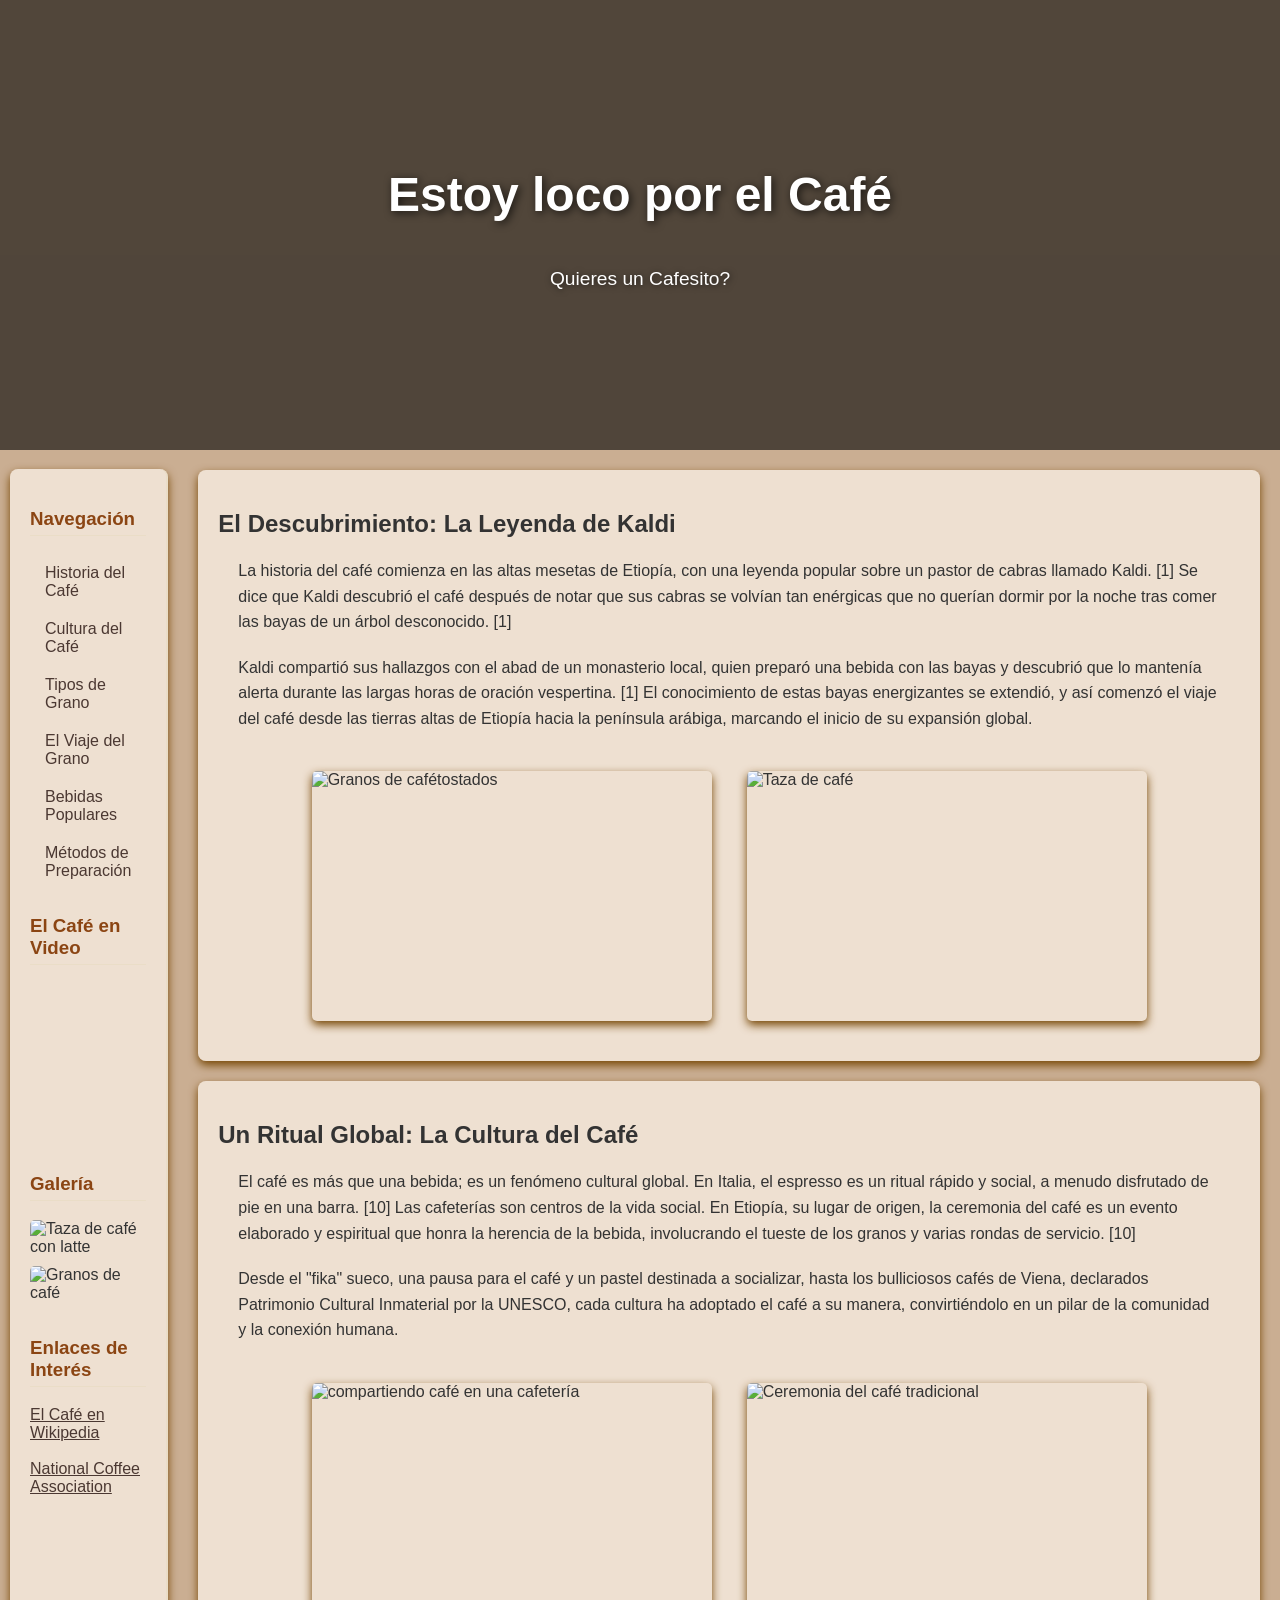
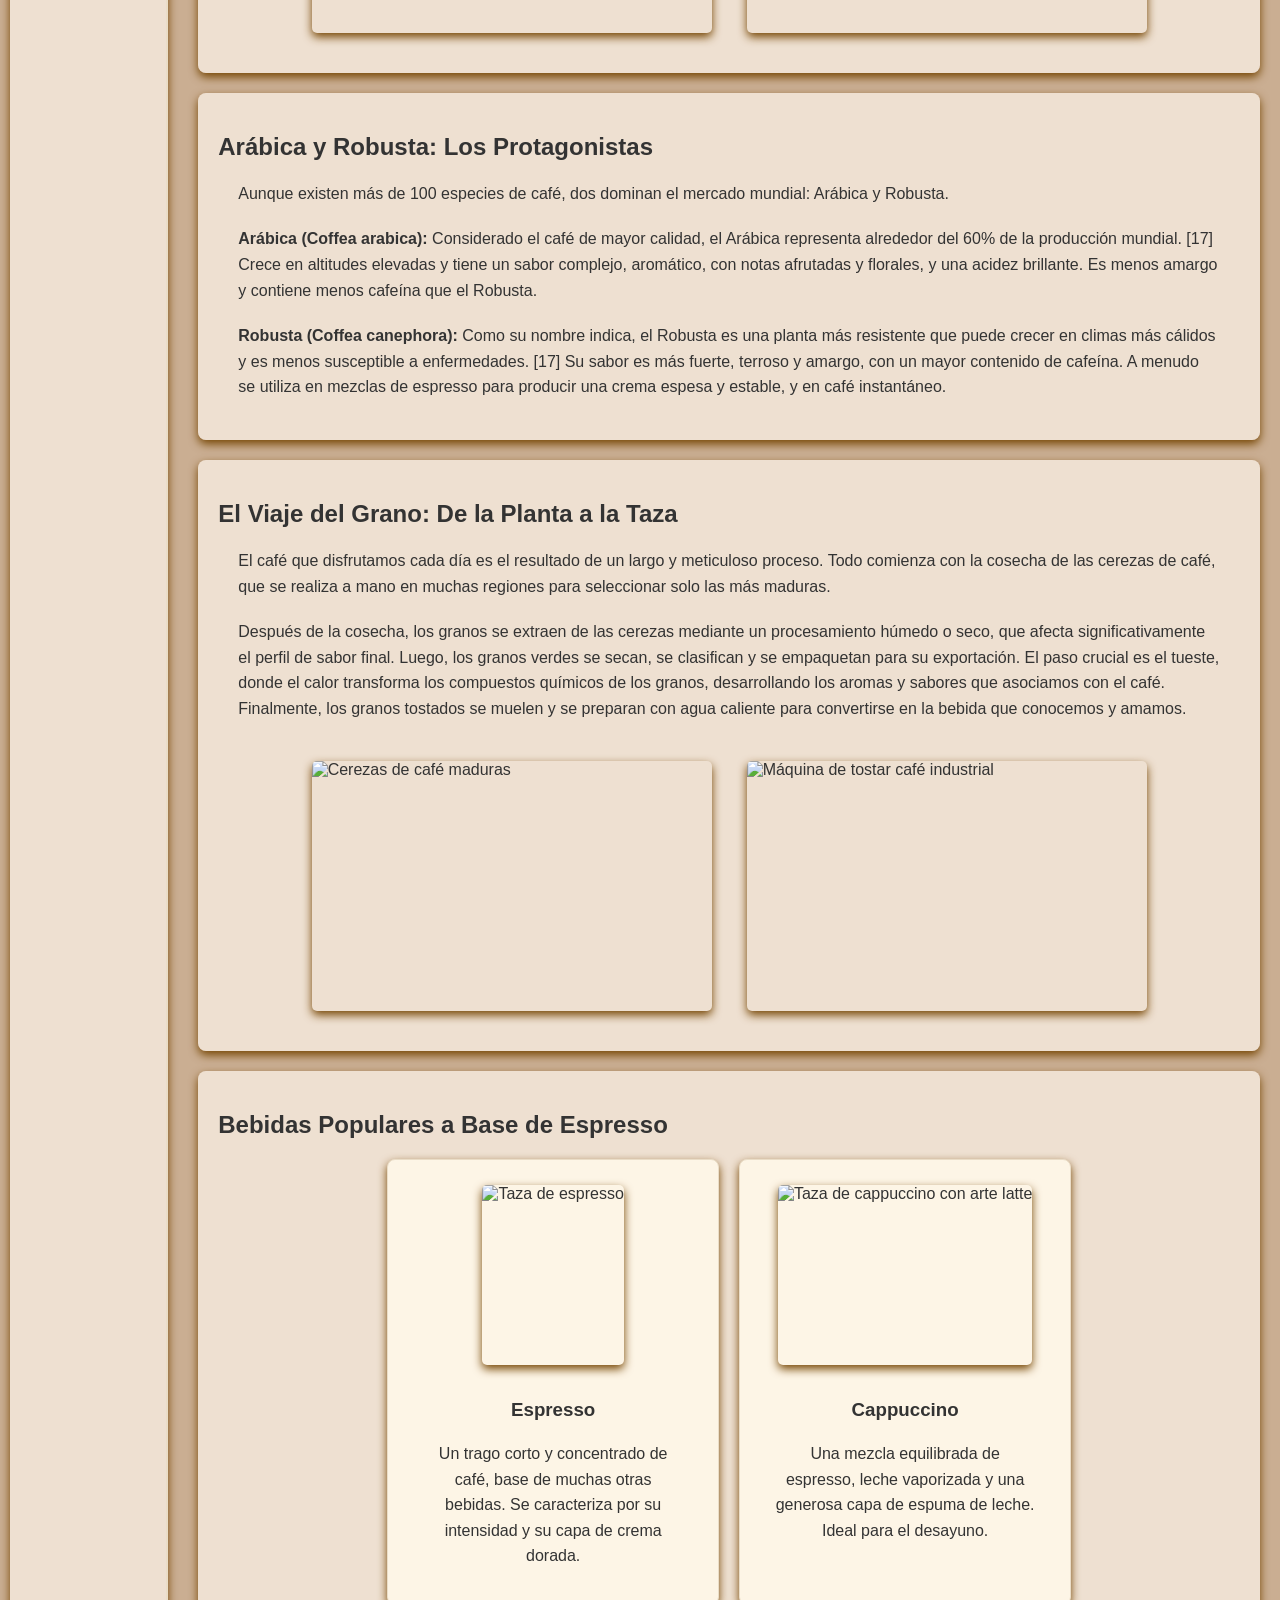
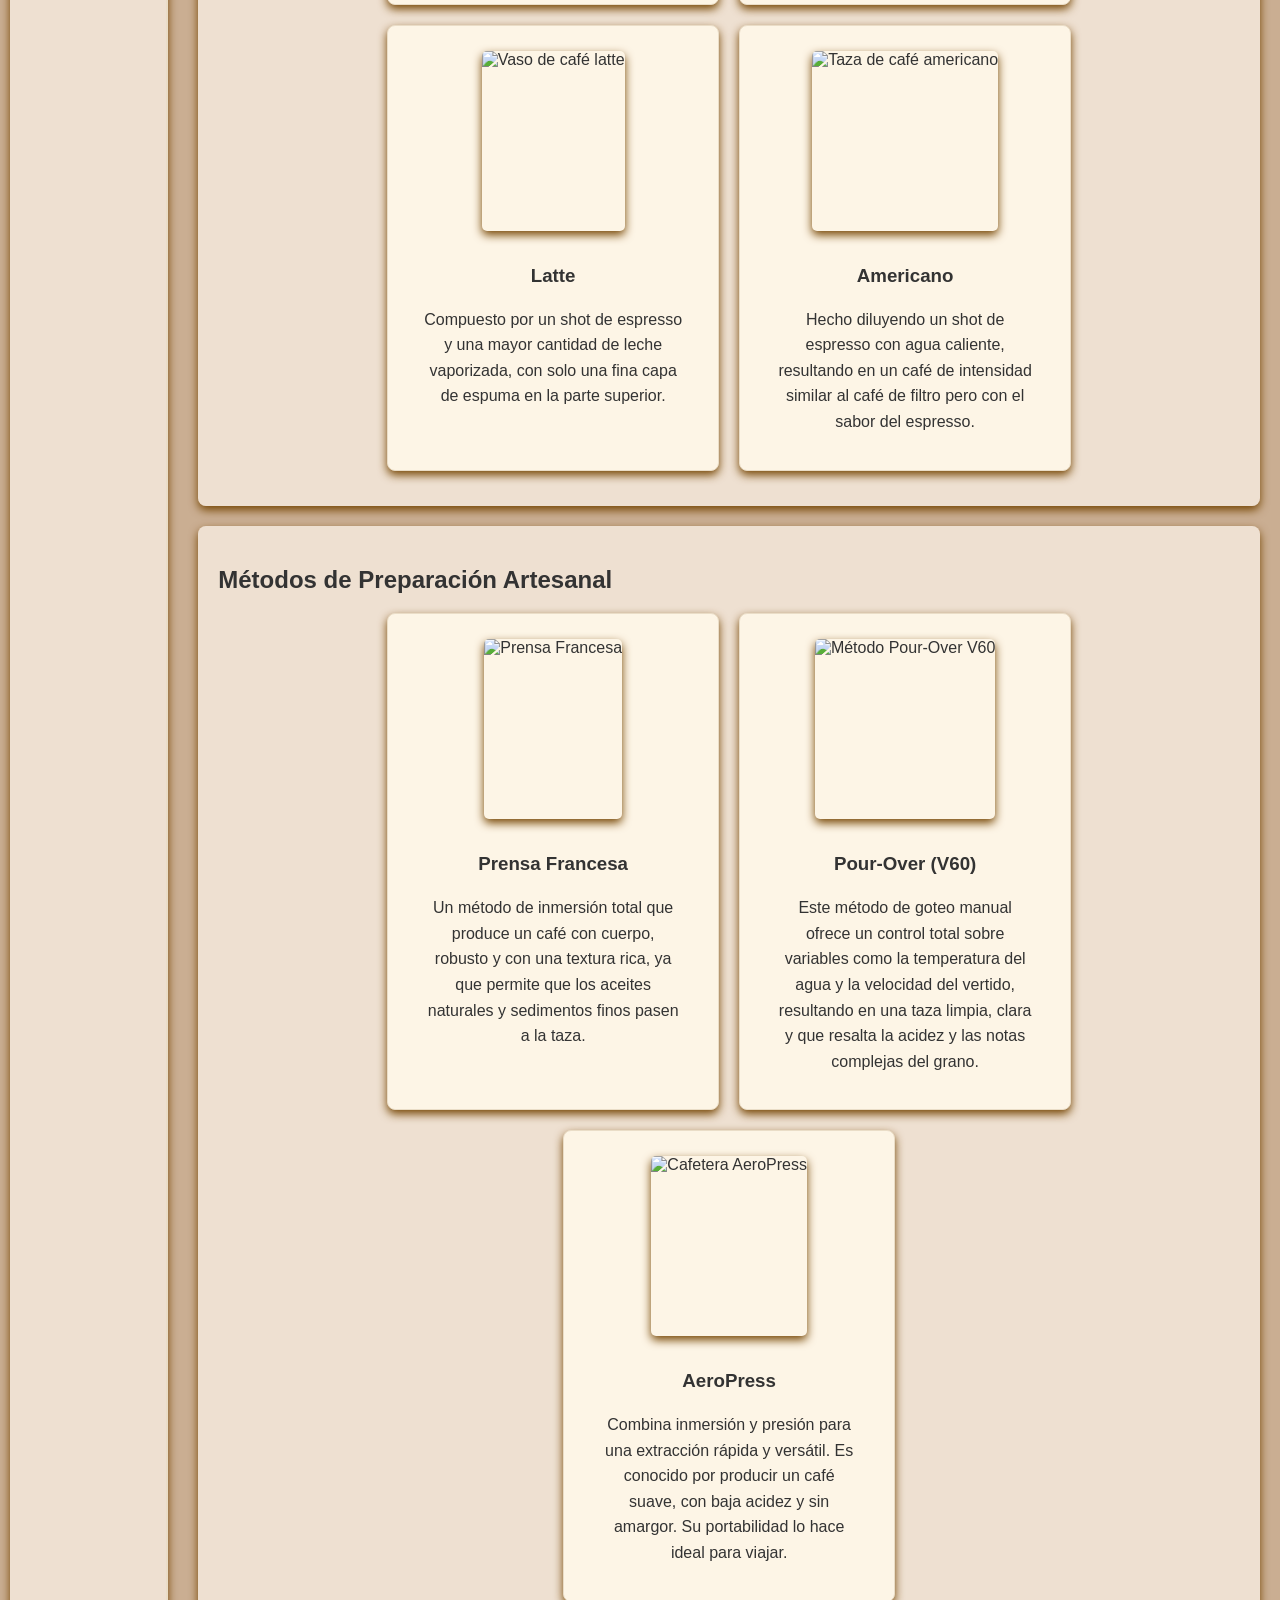
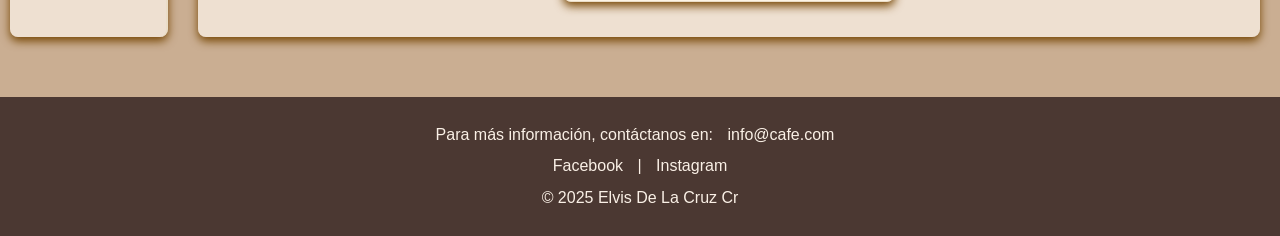
==== cafesito.html @ e92ab0e2 "first commit" ====
<!DOCTYPE html>
<html lang="es">
<head>
    <meta charset="UTF-8">
    <meta name="viewport" content="width=device-width, initial-scale=1.0">
    <link rel="stylesheet" href="cafesito.css">
    <title>Viva el Café njd</title>
  
</head>
<body>
    <header>
        <h1>Estoy loco por el Café</h1>
       <p class="subtitle">Quieres un Cafesito?</p>
    </header>

    <div class="page-container">
        <aside>
            <h3>Navegación</h3>
            <nav>
        <ul>
            <li>
            <a href="#historia">Historia del Café</a>
        </li>
        <li>
            <a href="#cultura">Cultura del Café</a>
        </li>
        <li>
            <a href="#granos">Tipos de Grano</a>
        </li>
        <li>
            <a href="#viaje">El Viaje del Grano</a>
        </li>
        <li>
            <a href="#bebidas">Bebidas Populares</a>
        </li>
        <li>
            <a href="#metodos">Métodos de Preparación</a>
        </li>
            </ul>
            </nav>

            <div class="sidebar-section">
                <h3>El Café en Video</h3>
               
                <iframe width="100%" height="150" src="https://youtu.be/dyReIkEKtKI?si=DK2Fn-q1ZQ1oB2Mm" title="Video del Cafe" frameborder="0" allow="accelerometer; autoplay; clipboard-write; encrypted-media; gyroscope; picture-in-picture" allowfullscreen></iframe>
            </div>

            <div class="sidebar-section">
                <h3>Galería</h3>
                <img src="https://images.pexels.com/photos/312418/pexels-photo-312418.jpeg?auto=compress&cs=tinysrgb&w=1260&h=750&dpr=1" alt="Taza de café con latte ">
                <img src="https://images.pexels.com/photos/1695052/pexels-photo-1695052.jpeg?auto=compress&cs=tinysrgb&w=1260&h=750&dpr=1" alt="Granos de café">
            </div>

            <div class="sidebar-section">
                <h3>Enlaces de Interés</h3>
                <ul>
                    <li><a href="https://es.wikipedia.org/wiki/Caf%C3%A9" target="_blank">El Café en Wikipedia</a></li>
                    <br>
                    <li><a href="https://www.ncausa.org/" target="_blank">National Coffee Association</a></li>
                </ul>
            </div>
        </aside>

        <main>
        <section id="historia">
            <h2>El Descubrimiento: La Leyenda de Kaldi</h2>
            <p>
                La historia del café comienza en las altas mesetas de Etiopía, con una leyenda popular sobre un pastor de cabras llamado Kaldi. [1] Se dice que Kaldi descubrió el café después de notar que sus cabras se volvían tan enérgicas que no querían dormir por la noche tras comer las bayas de un árbol desconocido. [1]
            </p>
            <p>
                Kaldi compartió sus hallazgos con el abad de un monasterio local, quien preparó una bebida con las bayas y descubrió que lo mantenía alerta durante las largas horas de oración vespertina. [1] El conocimiento de estas bayas energizantes se extendió, y así comenzó el viaje del café desde las tierras altas de Etiopía hacia la península arábiga, marcando el inicio de su expansión global.
            </p>
            <div class="image-scroll-container">
                <img class="animate-on-scroll slide-in-left" src="https://images.pexels.com/photos/4109744/pexels-photo-4109744.jpeg?auto=compress&cs=tinysrgb&w=1260&h=750&dpr=1" alt="Granos de cafétostados">
                <img class="animate-on-scroll slide-in-right" src="https://images.pexels.com/photos/302899/pexels-photo-302899.jpeg?auto=compress&cs=tinysrgb&w=1260&h=750&dpr=1" alt="Taza de café ">
            </div>

        </section>

        <section id="cultura">
            <h2>Un Ritual Global: La Cultura del Café</h2>
            <p>
                El café es más que una bebida; es un fenómeno cultural global. En Italia, el espresso es un ritual rápido y social, a menudo disfrutado de pie en una barra. [10] Las cafeterías son centros de la vida social. En Etiopía, su lugar de origen, la ceremonia del café es un evento elaborado y espiritual que honra la herencia de la bebida, involucrando el tueste de los granos y varias rondas de servicio. [10]
            </p>
            <p>
                Desde el "fika" sueco, una pausa para el café y un pastel destinada a socializar, hasta los bulliciosos cafés de Viena, declarados Patrimonio Cultural Inmaterial por la UNESCO, cada cultura ha adoptado el café a su manera, convirtiéndolo en un pilar de la comunidad y la conexión humana.
            </p>
            <div class="image-scroll-container">
                <img class="animate-on-scroll slide-in-left" src="https://images.pexels.com/photos/1727123/pexels-photo-1727123.jpeg?auto=compress&cs=tinysrgb&w=1260&h=750&dpr=1" alt="compartiendo café en una cafetería">
                <img class="animate-on-scroll slide-in-right" src="https://images.pexels.com/photos/585753/pexels-photo-585753.jpeg?auto=compress&cs=tinysrgb&w=1260&h=750&dpr=1" alt="Ceremonia del café tradicional">
            </div>
        </section>
        
        <section id="granos">
            <h2>Arábica y Robusta: Los Protagonistas</h2>
            <p>
                Aunque existen más de 100 especies de café, dos dominan el mercado mundial: Arábica y Robusta.
            </p>
            <p>
                <strong>Arábica (Coffea arabica):</strong> Considerado el café de mayor calidad, el Arábica representa alrededor del 60% de la producción mundial. [17] Crece en altitudes elevadas y tiene un sabor complejo, aromático, con notas afrutadas y florales, y una acidez brillante. Es menos amargo y contiene menos cafeína que el Robusta.
            </p>
            <p>
                <strong>Robusta (Coffea canephora):</strong> Como su nombre indica, el Robusta es una planta más resistente que puede crecer en climas más cálidos y es menos susceptible a enfermedades. [17] Su sabor es más fuerte, terroso y amargo, con un mayor contenido de cafeína. A menudo se utiliza en mezclas de espresso para producir una crema espesa y estable, y en café instantáneo.
            </p>
        </section>

        <section id="viaje">
            <h2>El Viaje del Grano: De la Planta a la Taza</h2>
            <p>
                El café que disfrutamos cada día es el resultado de un largo y meticuloso proceso. Todo comienza con la cosecha de las cerezas de café, que se realiza a mano en muchas regiones para seleccionar solo las más maduras.
            </p>
            <p>
                Después de la cosecha, los granos se extraen de las cerezas mediante un procesamiento húmedo o seco, que afecta significativamente el perfil de sabor final. Luego, los granos verdes se secan, se clasifican y se empaquetan para su exportación. El paso crucial es el tueste, donde el calor transforma los compuestos químicos de los granos, desarrollando los aromas y sabores que asociamos con el café. Finalmente, los granos tostados se muelen y se preparan con agua caliente para convertirse en la bebida que conocemos y amamos.
            </p>
            <div class="image-scroll-container">
                <img class="animate-on-scroll slide-in-left" src="https://www.maersk.com/~/media_sc9/maersk/insights/integrated-logistics/2025/09/journey-of-the-bean_1024x576.jpg?w=900&hash=BE4AD0B11245614199A2B4BD3F4CEE82" alt="Cerezas de café maduras">
                <img class="animate-on-scroll slide-in-right" src="https://img.freepik.com/fotos-premium/granos-cafe-siendo-procesados-maquina-tostar_1048944-1907653.jpg" alt="Máquina de tostar café industrial">
            </div>
        </section>

        <section id="bebidas">
            <h2>Bebidas Populares a Base de Espresso</h2>
            <div class="bebidas-container">
                <div class="bebida-card">
                    <img src="https://th.bing.com/th/id/R.68de73e3647fe54244a2d149f7d4544e?rik=TaJgX0IAVX%2f9NQ&pid=ImgRaw&r=0" alt="Taza de espresso">
                    <h3>Espresso</h3>
                    <p>Un trago corto y concentrado de café, base de muchas otras bebidas. Se caracteriza por su intensidad y su capa de crema dorada.</p>
                </div>
                <div class="bebida-card">
                    <img src="https://tse4.mm.bing.net/th/id/OIP.u4I6Hdz5Gwc4HWp0M-gORgHaEK?cb=ucfimg2&ucfimg=1&rs=1&pid=ImgDetMain&o=7&rm=3" alt="Taza de cappuccino con arte latte">
                    <h3>Cappuccino</h3>
                    <p>Una mezcla equilibrada de espresso, leche vaporizada y una generosa capa de espuma de leche. Ideal para el desayuno.</p>
                </div>
                <div class="bebida-card">
                    <img src="https://tse3.mm.bing.net/th/id/OIP.sdt86oeR1Li5TI1r1ux2yAAAAA?cb=ucfimg2&ucfimg=1&rs=1&pid=ImgDetMain&o=7&rm=3" alt="Vaso de café latte">
                    <h3>Latte</h3>
                    <p>Compuesto por un shot de espresso y una mayor cantidad de leche vaporizada, con solo una fina capa de espuma en la parte superior.</p>
                </div>
                <div class="bebida-card">
                    <img src="https://bialetti.pe/wp-content/uploads/2019/03/cafe-expreso.jpg" alt="Taza de café americano">
                    <h3>Americano</h3>
                    <p>Hecho diluyendo un shot de espresso con agua caliente, resultando en un café de intensidad similar al café de filtro pero con el sabor del espresso.</p>
                </div>
            </div>
        </section>

        <section id="metodos">
            <h2>Métodos de Preparación Artesanal</h2>
            <div class="bebidas-container">
                <div class="bebida-card">
                    <img src="https://tse1.explicit.bing.net/th/id/OIP.juTje9Hm3XgyXaw8dDZetQAAAA?cb=ucfimg2&ucfimg=1&rs=1&pid=ImgDetMain&o=7&rm=3" alt="Prensa Francesa">
                    <h3>Prensa Francesa</h3>
                    <p>Un método de inmersión total que produce un café con cuerpo, robusto y con una textura rica, ya que permite que los aceites naturales y sedimentos finos pasen a la taza.</p>
                </div>
                <div class="bebida-card">
                    <img src="https://th.bing.com/th/id/R.b138cc17816a3f873af70812e7767b0c?rik=iodz69cmpQyJBQ&riu=http%3a%2f%2fcdn.coffeeao.com%2fwp-content%2fuploads%2f2019%2f12%2f20191213_5df30bd1b128a.jpg&ehk=vSjf7NieyVulbfhDrDZC3BywvrID5n%2b%2bzaFaw3BRf%2bo%3d&risl=&pid=ImgRaw&r=0" alt="Método Pour-Over V60">
                    <h3>Pour-Over (V60)</h3>
                    <p>Este método de goteo manual ofrece un control total sobre variables como la temperatura del agua y la velocidad del vertido, resultando en una taza limpia, clara y que resalta la acidez y las notas complejas del grano.</p>
                </div>
                <div class="bebida-card">
                    <img src="https://th.bing.com/th/id/R.b4ce611015795fe1c7f56de42f022965?rik=YeQeIfW19CbX6w&riu=http%3a%2f%2fwww.hazelnhershey.com%2fcdn%2fshop%2fproducts%2fAeroPress-Coffee-Maker-with-Coffee_1024x.jpg%3fv%3d1626617696&ehk=ovioJicpFDDtWdMXRDvVOx8NVkffvloZEGfdFB4HYQM%3d&risl=&pid=ImgRaw&r=0" alt="Cafetera AeroPress">
                    <h3>AeroPress</h3>
                    <p>Combina inmersión y presión para una extracción rápida y versátil. Es conocido por producir un café suave, con baja acidez y sin amargor. Su portabilidad lo hace ideal para viajar.</p>
                </div>
            </div>
        </section>
        </main>
    </div> 

    <footer>
        <div class="footer-content">
            <p>Para más información, contáctanos en: <a href="cafe.com">info@cafe.com</a></p>
            <div class="social-links">
                <a href="#" target="_blank">Facebook</a> | <a href="#" target="_blank">Instagram</a>
            </div>
            <p>&copy; 2025 Elvis De La Cruz Cr</p>
        </div>
    </footer>

    <script>
        const animatedElements = document.querySelectorAll('.animate-on-scroll');

        const observer = new IntersectionObserver((entries) => {
            entries.forEach(entry => {
                if (entry.isIntersecting) {
                    entry.target.classList.add('visible');
                }
            });
        }, { threshold: 0.1 });

        animatedElements.forEach(el => observer.observe(el));
    </script>

</body>
</html>
---- cafesito.css ----
@keyframes scroll-left {
    0% { transform: translateX(0); }
    100% { transform: translateX(-50%); } 
}

@keyframes scroll-right {
    0% { transform: translateX(-50%); }
    100% { transform: translateX(0); }
}

@keyframes fadeIn {
    from { opacity: 0; transform: translateY(20px); }
    to { opacity: 1; transform: translateY(0); }
}

@keyframes slideInLeft {
    from { opacity: 0; transform: translateX(-50px); }
    to { opacity: 1; transform: translateX(0); }
}

@keyframes slideInRight {
    from { opacity: 0; transform: translateX(50px); }
    to { opacity: 1; transform: translateX(0); }
}

body {
    font-family: sans-serif;
    margin: 0;
    background-color: #caae92; /* Lino antiguo, más cálido */
    color: #333;
    background-image: url('https://www.transparenttextures.com/patterns/light-paper-fibers.png');
}

header {
    color: white;
    height: 50vh;
    display: flex;
    justify-content: center;
    flex-direction: column;
    align-items: center;
    position: relative;
    overflow: hidden; 
    background-color: rgba(0, 0, 0, 0.6); 
}

header::before, header::after {
    content: '';
    position: absolute;
    left: 0;
    width: 200%; 
    height: 50%;
    background-size: 16.66% 100%; 
    z-index: -1;
}


header::before {
    top: 0;
    background-image: url('https://bialetti.pe/wp-content/uploads/2019/03/cafe-expreso.jpg'),
                      url('https://images.pexels.com/photos/302899/pexels-photo-302899.jpeg'),
                      url('https://images.pexels.com/photos/4109744/pexels-photo-4109744.jpeg'),
                      url('https://images.pexels.com/photos/1727123/pexels-photo-1727123.jpeg'),
                      url('https://images.pexels.com/photos/312418/pexels-photo-312418.jpeg'),
                      url('https://images.pexels.com/photos/585753/pexels-photo-585753.jpeg'),
                      /* Repetir para bucle infinito */
                      url('https://images.pexels.com/photos/1695052/pexels-photo-1695052.jpeg'),
                      url('https://images.pexels.com/photos/302899/pexels-photo-302899.jpeg'),
                      url('https://images.pexels.com/photos/4109744/pexels-photo-4109744.jpeg'),
                      url('https://images.pexels.com/photos/1727123/pexels-photo-1727123.jpeg'),
                      url('https://images.pexels.com/photos/312418/pexels-photo-312418.jpeg'),
                      url('https://images.pexels.com/photos/585753/pexels-photo-585753.jpeg');
    animation: scroll-left 40s linear infinite;
}

header::after {
    top: 50%;
    background-image: url('https://images.pexels.com/photos/585753/pexels-photo-585753.jpeg'),
                      url('https://images.pexels.com/photos/2074122/pexels-photo-2074122.jpeg'),
                      url('https://images.pexels.com/photos/3718635/pexels-photo-3718635.jpeg'),
                      url('https://images.pexels.com/photos/302896/pexels-photo-302896.jpeg'),
                      url('https://img.freepik.com/fotos-premium/granos-cafe-siendo-procesados-maquina-tostar_1048944-1907653.jpg'),
                      url('https://www.maersk.com/~/media_sc9/maersk/insights/integrated-logistics/2025/09/journey-of-the-bean_1024x576.jpg?w=900&hash=BE4AD0B11245614199A2B4BD3F4CEE82'),
                      /* Repetir para bucle infinito */
                      url('https://images.pexels.com/photos/2074122/pexels-photo-2074122.jpeg'),
                      url('https://images.pexels.com/photos/2074122/pexels-photo-2074122.jpeg'),
                      url('https://images.pexels.com/photos/3718635/pexels-photo-3718635.jpeg'),
                      url('https://images.pexels.com/photos/302896/pexels-photo-302896.jpeg'),
                      url('https://img.freepik.com/fotos-premium/granos-cafe-siendo-procesados-maquina-tostar_1048944-1907653.jpg'),
                      url('https://www.maersk.com/~/media_sc9/maersk/insights/integrated-logistics/2025/09/journey-of-the-bean_1024x576.jpg?w=900&hash=BE4AD0B11245614199A2B4BD3F4CEE82');
    animation: scroll-right 40s linear infinite;
    
}p{
    line-height: 1.6;
    margin: 20px;
}


header h1 {
    text-shadow: 2px 2px 8px rgba(0, 0, 0, 0.7);
    font-size: 3em;
    font-weight: bold;
    text-align: center;
    z-index: 1;
}
header .subtitle {
    font-size: 1.2em;
    font-weight: normal;
    text-shadow: 1px 1px 6px rgba(0, 0, 0, 0.6);
    text-align: center;
    z-index: 1;
    margin-top: 10px;
}

.page-container {
    display: flex;
}

aside {
    width: 280px;
    padding: 20px;
    margin: 10px;
    background-color: rgba(250, 240, 230, 0.75); 
    border-right: 2px solid #eaddc7;
    transition: width 0.4s ease;
    box-shadow: 0 4px 10px rgb(117, 69, 2);
    border-radius: 8px;
    margin-bottom: 40px;
    margin-top: 19px;
}

aside:hover {
    width: 320px;
}

aside h3 {
    color: #8b4513; 
    border-bottom: 1px solid #eaddc7;
    padding-bottom: 5px;
}

aside nav ul {
    list-style: none;
    padding: 0;
}

aside nav a {
    text-decoration: none;
    color: #4b3832;
    display: block;
    padding: 10px 15px;
    border-radius: 5px;
    transition: background-color 0.3s, padding-left 0.3s;
}

aside nav a:hover {
    background-color: #f5eadd;
    padding-left: 25px;
}

main {
    padding: 20px;
    flex-grow: 1; 
}

section {
    background-color: rgba(250, 240, 230, 0.75); 
    padding: 20px;
    margin-bottom: 20px;
    border-radius: 8px;
    box-shadow: 0 4px 10px rgb(117, 69, 2);
    transition: transform 0.3s, box-shadow 0.3s;
    animation: fadeIn 0.8s ease-out forwards;
}

section:hover {
    transform: translateY(-5px);
    box-shadow: 0 8px 16px rgba(0,0,0,0.1);
}

section img { 
    max-width: 45%;
    height: auto;
    border-radius: 5px;
    margin: 10px;
    box-shadow: 0 4px 10px rgb(117, 69, 2);;
}

.sidebar-section {
    margin-top: 25px;
}

.sidebar-section img,
.sidebar-section iframe {
    max-width: 100%;
    height: auto;
    margin-bottom: 10px;
    border-radius: 5px;
}

.sidebar-section ul {
    list-style: none;
    padding: 0;
}

.sidebar-section a {
    color: #4b3832;
}

footer {
    background-color: #4b3832; 
    color: #faf0e6; 
    text-align: center;
    padding: 20px 0;
    margin-top: 20px; 
}

.footer-content p {
    margin: 5px 0;
}

.social-links {
    margin: 10px 0;
}

.social-links a, footer a {
    color: #faf0e6;
    text-decoration: none;
    margin: 0 10px;
    transition: text-decoration 0.3s;
}

.social-links a:hover, footer a:hover {
    text-decoration: underline;
}

.bebidas-container {
    display: flex;
    flex-wrap: wrap;
    justify-content: center;
    gap: 20px;
    padding-bottom: 15px; 
}

.bebida-card {
    background-color: #fdf5e6;
    border: 1px solid #eaddc7;
    border-radius: 8px;
    flex: 0 0 300px; 
    padding: 15px;
    text-align: center;
    box-shadow: 0 4px 10px rgb(117, 69, 2);
    transition: transform 0.3s;
}

.bebida-card:hover {
    transform: scale(1.05);
}

.bebida-card img {
    max-width: 90%;
    height: 180px;
    object-fit: cover;
    border-radius: 5px;
    margin-bottom: 15px;
    display: inline-block;
}

.image-scroll-container {
    display: flex;
    flex-wrap: wrap;
    justify-content: center;
    gap: 15px;
    padding: 10px 0;
  
    -ms-overflow-style: none;  
    scrollbar-width: none;  
}

.image-scroll-container::-webkit-scrollbar {
    display: none; 
}

.image-scroll-container img {
    flex: 1 1 400px;
    max-width: 400px;
    height: 250px;
    object-fit: cover;
}



@media (max-width: 768px) {
    .page-container {
        flex-direction: column;
    }

    aside {
        width: 100%;
        border-right: none;
        border-bottom: 2px solid #eaddc7;
        box-sizing: border-box; 
    }

    header {
        height: 30vh; 
    }

    header h1 {
        font-size: 2em;
        text-align: center;
    }

    section img {
        max-width: 100%;
        margin: 10px 0;
    }

}

.animate-on-scroll {
    opacity: 0;
    transition: opacity 0.6s ease-out, transform 0.6s ease-out;
}

.animate-on-scroll.visible.slide-in-left {
    animation: slideInLeft 0.8s forwards;
}

.animate-on-scroll.visible.slide-in-right {
    animation: slideInRight 0.8s forwards;
}
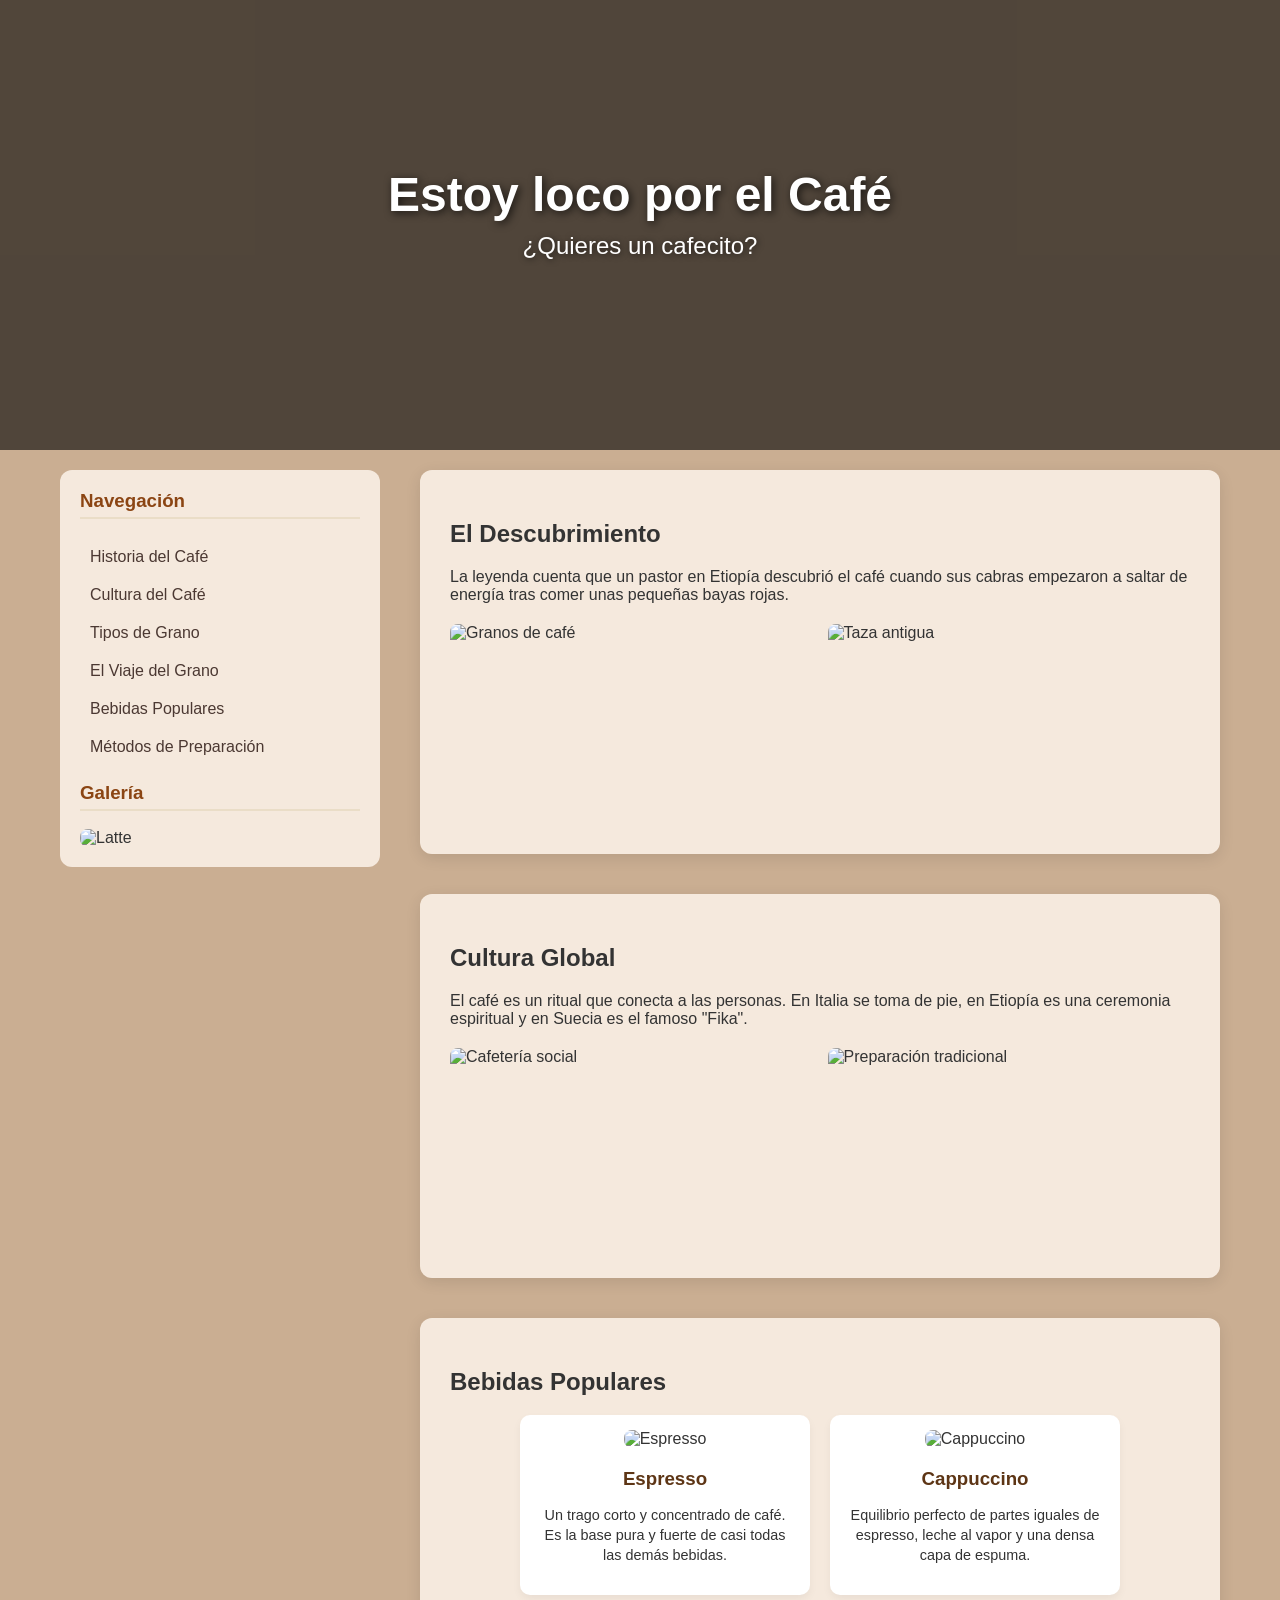
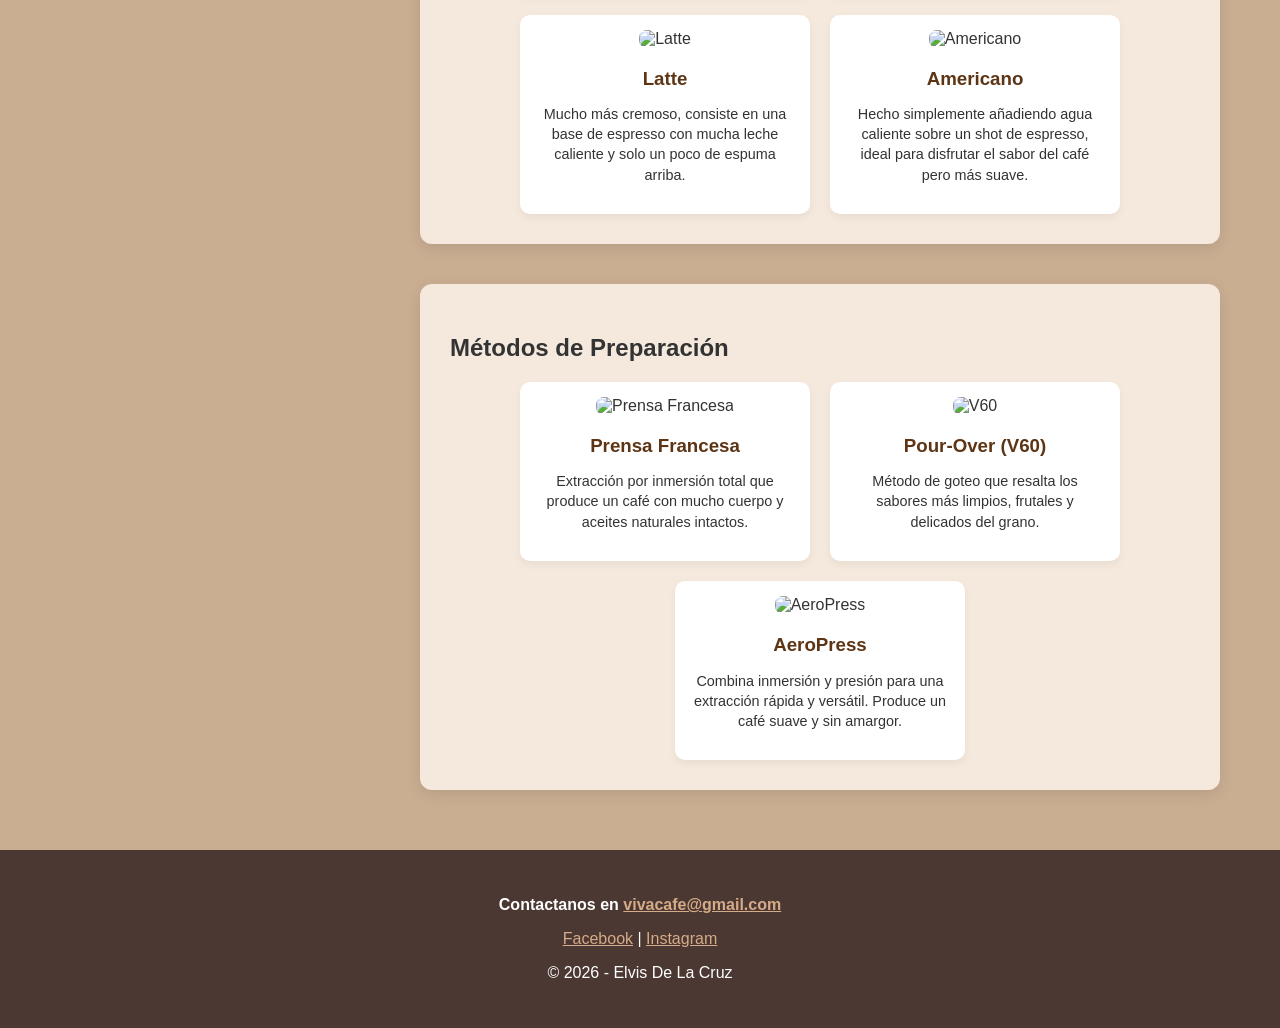
==== commit 2f1d745e: "listo" ====
--- a/cafesito.html
+++ b/cafesito.html
@@ -1,195 +1,139 @@
 <!DOCTYPE html>
 <html lang="es">
+
 <head>
     <meta charset="UTF-8">
     <meta name="viewport" content="width=device-width, initial-scale=1.0">
     <link rel="stylesheet" href="cafesito.css">
     <title>Viva el Café njd</title>
-  
 </head>
+
 <body>
-    <header>
+
+    <header id="inicio">
         <h1>Estoy loco por el Café</h1>
-       <p class="subtitle">Quieres un Cafesito?</p>
+        <p class="subtitulo">¿Quieres un cafecito?</p>
     </header>
 
-    <div class="page-container">
+    <div class="contenedor-pagina">
+
         <aside>
             <h3>Navegación</h3>
             <nav>
-        <ul>
-            <li>
-            <a href="#historia">Historia del Café</a>
-        </li>
-        <li>
-            <a href="#cultura">Cultura del Café</a>
-        </li>
-        <li>
-            <a href="#granos">Tipos de Grano</a>
-        </li>
-        <li>
-            <a href="#viaje">El Viaje del Grano</a>
-        </li>
-        <li>
-            <a href="#bebidas">Bebidas Populares</a>
-        </li>
-        <li>
-            <a href="#metodos">Métodos de Preparación</a>
-        </li>
-            </ul>
+                <ul>
+                    <li><a href="#historia">Historia del Café</a></li>
+                    <li><a href="#cultura">Cultura del Café</a></li>
+                    <li><a href="#granos">Tipos de Grano</a></li>
+                    <li><a href="#viaje">El Viaje del Grano</a></li>
+                    <li><a href="#bebidas">Bebidas Populares</a></li>
+                    <li><a href="#metodos">Métodos de Preparación</a></li>
+                </ul>
             </nav>
 
-            <div class="sidebar-section">
-                <h3>El Café en Video</h3>
-               
-                <iframe width="100%" height="150" src="https://youtu.be/dyReIkEKtKI?si=DK2Fn-q1ZQ1oB2Mm" title="Video del Cafe" frameborder="0" allow="accelerometer; autoplay; clipboard-write; encrypted-media; gyroscope; picture-in-picture" allowfullscreen></iframe>
-            </div>
-
-            <div class="sidebar-section">
+            <div class="seccion-lateral">
                 <h3>Galería</h3>
-                <img src="https://images.pexels.com/photos/312418/pexels-photo-312418.jpeg?auto=compress&cs=tinysrgb&w=1260&h=750&dpr=1" alt="Taza de café con latte ">
-                <img src="https://images.pexels.com/photos/1695052/pexels-photo-1695052.jpeg?auto=compress&cs=tinysrgb&w=1260&h=750&dpr=1" alt="Granos de café">
-            </div>
-
-            <div class="sidebar-section">
-                <h3>Enlaces de Interés</h3>
-                <ul>
-                    <li><a href="https://es.wikipedia.org/wiki/Caf%C3%A9" target="_blank">El Café en Wikipedia</a></li>
-                    <br>
-                    <li><a href="https://www.ncausa.org/" target="_blank">National Coffee Association</a></li>
-                </ul>
+                <img src="https://images.pexels.com/photos/312418/pexels-photo-312418.jpeg?auto=compress&cs=tinysrgb&w=1260&h=750&dpr=1"
+                    alt="Latte" style="width: 100%; border-radius: 8px;">
             </div>
         </aside>
 
         <main>
-        <section id="historia">
-            <h2>El Descubrimiento: La Leyenda de Kaldi</h2>
-            <p>
-                La historia del café comienza en las altas mesetas de Etiopía, con una leyenda popular sobre un pastor de cabras llamado Kaldi. [1] Se dice que Kaldi descubrió el café después de notar que sus cabras se volvían tan enérgicas que no querían dormir por la noche tras comer las bayas de un árbol desconocido. [1]
-            </p>
-            <p>
-                Kaldi compartió sus hallazgos con el abad de un monasterio local, quien preparó una bebida con las bayas y descubrió que lo mantenía alerta durante las largas horas de oración vespertina. [1] El conocimiento de estas bayas energizantes se extendió, y así comenzó el viaje del café desde las tierras altas de Etiopía hacia la península arábiga, marcando el inicio de su expansión global.
-            </p>
-            <div class="image-scroll-container">
-                <img class="animate-on-scroll slide-in-left" src="https://images.pexels.com/photos/4109744/pexels-photo-4109744.jpeg?auto=compress&cs=tinysrgb&w=1260&h=750&dpr=1" alt="Granos de cafétostados">
-                <img class="animate-on-scroll slide-in-right" src="https://images.pexels.com/photos/302899/pexels-photo-302899.jpeg?auto=compress&cs=tinysrgb&w=1260&h=750&dpr=1" alt="Taza de café ">
-            </div>
+            <section id="historia">
+                <h2>El Descubrimiento</h2>
+                <p>La leyenda cuenta que un pastor en Etiopía descubrió el café cuando sus cabras empezaron a saltar de
+                    energía tras comer unas pequeñas bayas rojas.</p>
+                <div class="contenedor-imagenes">
+                    <img src="https://images.pexels.com/photos/4109744/pexels-photo-4109744.jpeg?auto=compress&cs=tinysrgb&w=1260&h=750&dpr=1"
+                        alt="Granos de café">
+                    <img src="https://images.pexels.com/photos/302899/pexels-photo-302899.jpeg?auto=compress&cs=tinysrgb&w=1260&h=750&dpr=1"
+                        alt="Taza antigua">
+                </div>
+            </section>
 
-        </section>
+            <section id="cultura">
+                <h2>Cultura Global</h2>
+                <p>El café es un ritual que conecta a las personas. En Italia se toma de pie, en Etiopía es una
+                    ceremonia espiritual y en Suecia es el famoso "Fika".</p>
+                <div class="contenedor-imagenes">
+                    <img src="https://images.pexels.com/photos/1727123/pexels-photo-1727123.jpeg?auto=compress&cs=tinysrgb&w=1260&h=750&dpr=1"
+                        alt="Cafetería social">
+                    <img src="https://images.pexels.com/photos/585753/pexels-photo-585753.jpeg?auto=compress&cs=tinysrgb&w=1260&h=750&dpr=1"
+                        alt="Preparación tradicional">
+                </div>
+            </section>
 
-        <section id="cultura">
-            <h2>Un Ritual Global: La Cultura del Café</h2>
-            <p>
-                El café es más que una bebida; es un fenómeno cultural global. En Italia, el espresso es un ritual rápido y social, a menudo disfrutado de pie en una barra. [10] Las cafeterías son centros de la vida social. En Etiopía, su lugar de origen, la ceremonia del café es un evento elaborado y espiritual que honra la herencia de la bebida, involucrando el tueste de los granos y varias rondas de servicio. [10]
-            </p>
-            <p>
-                Desde el "fika" sueco, una pausa para el café y un pastel destinada a socializar, hasta los bulliciosos cafés de Viena, declarados Patrimonio Cultural Inmaterial por la UNESCO, cada cultura ha adoptado el café a su manera, convirtiéndolo en un pilar de la comunidad y la conexión humana.
-            </p>
-            <div class="image-scroll-container">
-                <img class="animate-on-scroll slide-in-left" src="https://images.pexels.com/photos/1727123/pexels-photo-1727123.jpeg?auto=compress&cs=tinysrgb&w=1260&h=750&dpr=1" alt="compartiendo café en una cafetería">
-                <img class="animate-on-scroll slide-in-right" src="https://images.pexels.com/photos/585753/pexels-photo-585753.jpeg?auto=compress&cs=tinysrgb&w=1260&h=750&dpr=1" alt="Ceremonia del café tradicional">
-            </div>
-        </section>
-        
-        <section id="granos">
-            <h2>Arábica y Robusta: Los Protagonistas</h2>
-            <p>
-                Aunque existen más de 100 especies de café, dos dominan el mercado mundial: Arábica y Robusta.
-            </p>
-            <p>
-                <strong>Arábica (Coffea arabica):</strong> Considerado el café de mayor calidad, el Arábica representa alrededor del 60% de la producción mundial. [17] Crece en altitudes elevadas y tiene un sabor complejo, aromático, con notas afrutadas y florales, y una acidez brillante. Es menos amargo y contiene menos cafeína que el Robusta.
-            </p>
-            <p>
-                <strong>Robusta (Coffea canephora):</strong> Como su nombre indica, el Robusta es una planta más resistente que puede crecer en climas más cálidos y es menos susceptible a enfermedades. [17] Su sabor es más fuerte, terroso y amargo, con un mayor contenido de cafeína. A menudo se utiliza en mezclas de espresso para producir una crema espesa y estable, y en café instantáneo.
-            </p>
-        </section>
+            <section id="bebidas">
+                <h2>Bebidas Populares</h2>
+                <div class="contenedor-bebidas">
 
-        <section id="viaje">
-            <h2>El Viaje del Grano: De la Planta a la Taza</h2>
-            <p>
-                El café que disfrutamos cada día es el resultado de un largo y meticuloso proceso. Todo comienza con la cosecha de las cerezas de café, que se realiza a mano en muchas regiones para seleccionar solo las más maduras.
-            </p>
-            <p>
-                Después de la cosecha, los granos se extraen de las cerezas mediante un procesamiento húmedo o seco, que afecta significativamente el perfil de sabor final. Luego, los granos verdes se secan, se clasifican y se empaquetan para su exportación. El paso crucial es el tueste, donde el calor transforma los compuestos químicos de los granos, desarrollando los aromas y sabores que asociamos con el café. Finalmente, los granos tostados se muelen y se preparan con agua caliente para convertirse en la bebida que conocemos y amamos.
-            </p>
-            <div class="image-scroll-container">
-                <img class="animate-on-scroll slide-in-left" src="https://www.maersk.com/~/media_sc9/maersk/insights/integrated-logistics/2025/09/journey-of-the-bean_1024x576.jpg?w=900&hash=BE4AD0B11245614199A2B4BD3F4CEE82" alt="Cerezas de café maduras">
-                <img class="animate-on-scroll slide-in-right" src="https://img.freepik.com/fotos-premium/granos-cafe-siendo-procesados-maquina-tostar_1048944-1907653.jpg" alt="Máquina de tostar café industrial">
-            </div>
-        </section>
+                    <div class="tarjeta-bebida">
+                        <img src="https://bialetti.pe/wp-content/uploads/2019/03/cafe-expreso.jpg" alt="Espresso">
+                        <h3>Espresso</h3>
+                        <p>Un trago corto y concentrado de café. Es la base pura y fuerte de casi todas las demás
+                            bebidas.</p>
+                    </div>
+           
+                    <div class="tarjeta-bebida">
+                        <img src="https://tse4.mm.bing.net/th/id/OIP.u4I6Hdz5Gwc4HWp0M-gORgHaEK?cb=ucfimg2&ucfimg=1&rs=1&pid=ImgDetMain&o=7&rm=3"
+                            alt="Cappuccino">
+                        <h3>Cappuccino</h3>
+                        <p>Equilibrio perfecto de partes iguales de espresso, leche al vapor y una densa capa de espuma.
+                        </p>
+                    </div>
 
-        <section id="bebidas">
-            <h2>Bebidas Populares a Base de Espresso</h2>
-            <div class="bebidas-container">
-                <div class="bebida-card">
-                    <img src="https://th.bing.com/th/id/R.68de73e3647fe54244a2d149f7d4544e?rik=TaJgX0IAVX%2f9NQ&pid=ImgRaw&r=0" alt="Taza de espresso">
-                    <h3>Espresso</h3>
-                    <p>Un trago corto y concentrado de café, base de muchas otras bebidas. Se caracteriza por su intensidad y su capa de crema dorada.</p>
+                    <div class="tarjeta-bebida">
+                        <img src="https://tse3.mm.bing.net/th/id/OIP.sdt86oeR1Li5TI1r1ux2yAAAAA?cb=ucfimg2&ucfimg=1&rs=1&pid=ImgDetMain&o=7&rm=3"
+                            alt="Latte">
+                        <h3>Latte</h3>
+                        <p>Mucho más cremoso, consiste en una base de espresso con mucha leche caliente y solo un poco
+                            de espuma arriba.</p>
+                    </div>
+
+                    <div class="tarjeta-bebida">
+                        <img src="https://bialetti.pe/wp-content/uploads/2019/03/cafe-expreso.jpg" alt="Americano">
+                        <h3>Americano</h3>
+                        <p>Hecho simplemente añadiendo agua caliente sobre un shot de espresso, ideal para disfrutar el
+                            sabor del café pero más suave.</p>
+                    </div>
                 </div>
-                <div class="bebida-card">
-                    <img src="https://tse4.mm.bing.net/th/id/OIP.u4I6Hdz5Gwc4HWp0M-gORgHaEK?cb=ucfimg2&ucfimg=1&rs=1&pid=ImgDetMain&o=7&rm=3" alt="Taza de cappuccino con arte latte">
-                    <h3>Cappuccino</h3>
-                    <p>Una mezcla equilibrada de espresso, leche vaporizada y una generosa capa de espuma de leche. Ideal para el desayuno.</p>
+            </section>
+
+            <section id="metodos">
+                <h2>Métodos de Preparación</h2>
+                <div class="contenedor-bebidas">
+                    <div class="tarjeta-bebida">
+                        <img src="https://tse1.explicit.bing.net/th/id/OIP.juTje9Hm3XgyXaw8dDZetQAAAA?cb=ucfimg2&ucfimg=1&rs=1&pid=ImgDetMain&o=7&rm=3"
+                            alt="Prensa Francesa">
+                        <h3>Prensa Francesa</h3>
+                        <p>Extracción por inmersión total que produce un café con mucho cuerpo y aceites naturales
+                            intactos.</p>
+                    </div>
+
+                    <div class="tarjeta-bebida">
+                        <img src="https://th.bing.com/th/id/R.b138cc17816a3f873af70812e7767b0c?rik=iodz69cmpQyJBQ&riu=http%3a%2f%2fcdn.coffeeao.com%2fwp-content%2fuploads%2f2019%2f12%2f20191213_5df30bd1b128a.jpg&ehk=vSjf7NieyVulbfhDrDZC3BywvrID5n%2b%2bzaFaw3BRf%2bo%3d&risl=&pid=ImgRaw&r=0"
+                            alt="V60">
+                        <h3>Pour-Over (V60)</h3>
+                        <p>Método de goteo que resalta los sabores más limpios, frutales y delicados del grano.</p>
+                    </div>
+
+                    <div class="tarjeta-bebida">
+                        <img src="https://th.bing.com/th/id/R.b4ce611015795fe1c7f56de42f022965?rik=YeQeIfW19CbX6w&riu=http%3a%2f%2fwww.hazelnhershey.com%2fcdn%2fshop%2fproducts%2fAeroPress-Coffee-Maker-with-Coffee_1024x.jpg%3fv%3d1626617696&ehk=ovioJicpFDDtWdMXRDvVOx8NVkffvloZEGfdFB4HYQM%3d&risl=&pid=ImgRaw&r=0"
+                            alt="AeroPress">
+                        <h3>AeroPress</h3>
+                        <p>Combina inmersión y presión para una extracción rápida y versátil. Produce un café suave y
+                            sin amargor.</p>
+                    </div>
                 </div>
-                <div class="bebida-card">
-                    <img src="https://tse3.mm.bing.net/th/id/OIP.sdt86oeR1Li5TI1r1ux2yAAAAA?cb=ucfimg2&ucfimg=1&rs=1&pid=ImgDetMain&o=7&rm=3" alt="Vaso de café latte">
-                    <h3>Latte</h3>
-                    <p>Compuesto por un shot de espresso y una mayor cantidad de leche vaporizada, con solo una fina capa de espuma en la parte superior.</p>
-                </div>
-                <div class="bebida-card">
-                    <img src="https://bialetti.pe/wp-content/uploads/2019/03/cafe-expreso.jpg" alt="Taza de café americano">
-                    <h3>Americano</h3>
-                    <p>Hecho diluyendo un shot de espresso con agua caliente, resultando en un café de intensidad similar al café de filtro pero con el sabor del espresso.</p>
-                </div>
-            </div>
-        </section>
-
-        <section id="metodos">
-            <h2>Métodos de Preparación Artesanal</h2>
-            <div class="bebidas-container">
-                <div class="bebida-card">
-                    <img src="https://tse1.explicit.bing.net/th/id/OIP.juTje9Hm3XgyXaw8dDZetQAAAA?cb=ucfimg2&ucfimg=1&rs=1&pid=ImgDetMain&o=7&rm=3" alt="Prensa Francesa">
-                    <h3>Prensa Francesa</h3>
-                    <p>Un método de inmersión total que produce un café con cuerpo, robusto y con una textura rica, ya que permite que los aceites naturales y sedimentos finos pasen a la taza.</p>
-                </div>
-                <div class="bebida-card">
-                    <img src="https://th.bing.com/th/id/R.b138cc17816a3f873af70812e7767b0c?rik=iodz69cmpQyJBQ&riu=http%3a%2f%2fcdn.coffeeao.com%2fwp-content%2fuploads%2f2019%2f12%2f20191213_5df30bd1b128a.jpg&ehk=vSjf7NieyVulbfhDrDZC3BywvrID5n%2b%2bzaFaw3BRf%2bo%3d&risl=&pid=ImgRaw&r=0" alt="Método Pour-Over V60">
-                    <h3>Pour-Over (V60)</h3>
-                    <p>Este método de goteo manual ofrece un control total sobre variables como la temperatura del agua y la velocidad del vertido, resultando en una taza limpia, clara y que resalta la acidez y las notas complejas del grano.</p>
-                </div>
-                <div class="bebida-card">
-                    <img src="https://th.bing.com/th/id/R.b4ce611015795fe1c7f56de42f022965?rik=YeQeIfW19CbX6w&riu=http%3a%2f%2fwww.hazelnhershey.com%2fcdn%2fshop%2fproducts%2fAeroPress-Coffee-Maker-with-Coffee_1024x.jpg%3fv%3d1626617696&ehk=ovioJicpFDDtWdMXRDvVOx8NVkffvloZEGfdFB4HYQM%3d&risl=&pid=ImgRaw&r=0" alt="Cafetera AeroPress">
-                    <h3>AeroPress</h3>
-                    <p>Combina inmersión y presión para una extracción rápida y versátil. Es conocido por producir un café suave, con baja acidez y sin amargor. Su portabilidad lo hace ideal para viajar.</p>
-                </div>
-            </div>
-        </section>
+            </section>
         </main>
-    </div> 
+    </div>
 
     <footer>
-        <div class="footer-content">
-            <p>Para más información, contáctanos en: <a href="cafe.com">info@cafe.com</a></p>
-            <div class="social-links">
-                <a href="#" target="_blank">Facebook</a> | <a href="#" target="_blank">Instagram</a>
-            </div>
-            <p>&copy; 2025 Elvis De La Cruz Cr</p>
-        </div>
+        <p><strong>Contactanos en <a href="gmail">vivacafe@gmail.com</a></strong> </p>
+        <p><a href="Facebook">Facebook</a> | <a href="Instagram">Instagram</a></p>
+        <p>&copy; 2026 - Elvis De La Cruz</p>
     </footer>
 
-    <script>
-        const animatedElements = document.querySelectorAll('.animate-on-scroll');
+</body>
 
-        const observer = new IntersectionObserver((entries) => {
-            entries.forEach(entry => {
-                if (entry.isIntersecting) {
-                    entry.target.classList.add('visible');
-                }
-            });
-        }, { threshold: 0.1 });
-
-        animatedElements.forEach(el => observer.observe(el));
-    </script>
-
-</body>
 </html>
--- a/cafesito.css
+++ b/cafesito.css
@@ -1,35 +1,47 @@
-@keyframes scroll-left {
-    0% { transform: translateX(0); }
-    100% { transform: translateX(-50%); } 
-}
-
-@keyframes scroll-right {
-    0% { transform: translateX(-50%); }
-    100% { transform: translateX(0); }
-}
-
-@keyframes fadeIn {
-    from { opacity: 0; transform: translateY(20px); }
-    to { opacity: 1; transform: translateY(0); }
-}
-
-@keyframes slideInLeft {
-    from { opacity: 0; transform: translateX(-50px); }
-    to { opacity: 1; transform: translateX(0); }
-}
-
-@keyframes slideInRight {
-    from { opacity: 0; transform: translateX(50px); }
-    to { opacity: 1; transform: translateX(0); }
+@keyframes desplazamiento-izquierda {
+    0% {
+        transform: translateX(0);
+    }
+
+    100% {
+        transform: translateX(-50%);
+    }
+}
+
+@keyframes desplazamiento-derecha {
+    0% {
+        transform: translateX(-50%);
+    }
+
+    100% {
+        transform: translateX(0);
+    }
+}
+
+@keyframes aparecer-suave {
+    from {
+        opacity: 0;
+        transform: translateY(20px);
+    }
+
+    to {
+        opacity: 1;
+        transform: translateY(0);
+    }
+}
+
+html {
+    scroll-behavior: smooth;
 }
 
 body {
-    font-family: sans-serif;
+    font-family: 'Segoe UI', Tahoma, Geneva, Verdana, sans-serif;
     margin: 0;
-    background-color: #caae92; /* Lino antiguo, más cálido */
+    background-color: #caae92;
     color: #333;
     background-image: url('https://www.transparenttextures.com/patterns/light-paper-fibers.png');
 }
+
 
 header {
     color: white;
@@ -39,102 +51,80 @@
     flex-direction: column;
     align-items: center;
     position: relative;
-    overflow: hidden; 
-    background-color: rgba(0, 0, 0, 0.6); 
-}
-
-header::before, header::after {
+    overflow: hidden;
+    background-color: rgba(0, 0, 0, 0.6);
+}
+
+header::before,
+header::after {
     content: '';
     position: absolute;
     left: 0;
-    width: 200%; 
+    width: 200%;
     height: 50%;
-    background-size: 16.66% 100%; 
+    background-size: 16.66% 100%;
     z-index: -1;
 }
-
 
 header::before {
     top: 0;
     background-image: url('https://bialetti.pe/wp-content/uploads/2019/03/cafe-expreso.jpg'),
-                      url('https://images.pexels.com/photos/302899/pexels-photo-302899.jpeg'),
-                      url('https://images.pexels.com/photos/4109744/pexels-photo-4109744.jpeg'),
-                      url('https://images.pexels.com/photos/1727123/pexels-photo-1727123.jpeg'),
-                      url('https://images.pexels.com/photos/312418/pexels-photo-312418.jpeg'),
-                      url('https://images.pexels.com/photos/585753/pexels-photo-585753.jpeg'),
-                      /* Repetir para bucle infinito */
-                      url('https://images.pexels.com/photos/1695052/pexels-photo-1695052.jpeg'),
-                      url('https://images.pexels.com/photos/302899/pexels-photo-302899.jpeg'),
-                      url('https://images.pexels.com/photos/4109744/pexels-photo-4109744.jpeg'),
-                      url('https://images.pexels.com/photos/1727123/pexels-photo-1727123.jpeg'),
-                      url('https://images.pexels.com/photos/312418/pexels-photo-312418.jpeg'),
-                      url('https://images.pexels.com/photos/585753/pexels-photo-585753.jpeg');
-    animation: scroll-left 40s linear infinite;
+        url('https://images.pexels.com/photos/302899/pexels-photo-302899.jpeg'),
+        url('https://images.pexels.com/photos/4109744/pexels-photo-4109744.jpeg'),
+        url('https://images.pexels.com/photos/1727123/pexels-photo-1727123.jpeg'),
+        url('https://images.pexels.com/photos/312418/pexels-photo-312418.jpeg'),
+        url('https://images.pexels.com/photos/585753/pexels-photo-585753.jpeg');
+    animation: desplazamiento-izquierda 40s linear infinite;
 }
 
 header::after {
     top: 50%;
     background-image: url('https://images.pexels.com/photos/585753/pexels-photo-585753.jpeg'),
-                      url('https://images.pexels.com/photos/2074122/pexels-photo-2074122.jpeg'),
-                      url('https://images.pexels.com/photos/3718635/pexels-photo-3718635.jpeg'),
-                      url('https://images.pexels.com/photos/302896/pexels-photo-302896.jpeg'),
-                      url('https://img.freepik.com/fotos-premium/granos-cafe-siendo-procesados-maquina-tostar_1048944-1907653.jpg'),
-                      url('https://www.maersk.com/~/media_sc9/maersk/insights/integrated-logistics/2025/09/journey-of-the-bean_1024x576.jpg?w=900&hash=BE4AD0B11245614199A2B4BD3F4CEE82'),
-                      /* Repetir para bucle infinito */
-                      url('https://images.pexels.com/photos/2074122/pexels-photo-2074122.jpeg'),
-                      url('https://images.pexels.com/photos/2074122/pexels-photo-2074122.jpeg'),
-                      url('https://images.pexels.com/photos/3718635/pexels-photo-3718635.jpeg'),
-                      url('https://images.pexels.com/photos/302896/pexels-photo-302896.jpeg'),
-                      url('https://img.freepik.com/fotos-premium/granos-cafe-siendo-procesados-maquina-tostar_1048944-1907653.jpg'),
-                      url('https://www.maersk.com/~/media_sc9/maersk/insights/integrated-logistics/2025/09/journey-of-the-bean_1024x576.jpg?w=900&hash=BE4AD0B11245614199A2B4BD3F4CEE82');
-    animation: scroll-right 40s linear infinite;
-    
-}p{
-    line-height: 1.6;
-    margin: 20px;
-}
-
+        url('https://images.pexels.com/photos/2074122/pexels-photo-2074122.jpeg'),
+        url('https://images.pexels.com/photos/3718635/pexels-photo-3718635.jpeg'),
+        url('https://images.pexels.com/photos/302896/pexels-photo-302896.jpeg'),
+        url('https://img.freepik.com/fotos-premium/granos-cafe-siendo-procesados-maquina-tostar_1048944-1907653.jpg'),
+        url('https://www.maersk.com/~/media_sc9/maersk/insights/integrated-logistics/2025/09/journey-of-the-bean_1024x576.jpg');
+    animation: desplazamiento-derecha 40s linear infinite;
+}
 
 header h1 {
     text-shadow: 2px 2px 8px rgba(0, 0, 0, 0.7);
     font-size: 3em;
     font-weight: bold;
-    text-align: center;
     z-index: 1;
-}
-header .subtitle {
-    font-size: 1.2em;
-    font-weight: normal;
+    margin: 0;
+}
+
+header .subtitulo {
+    font-size: 1.5em;
     text-shadow: 1px 1px 6px rgba(0, 0, 0, 0.6);
-    text-align: center;
     z-index: 1;
     margin-top: 10px;
 }
 
-.page-container {
-    display: flex;
+.contenedor-pagina {
+    display: flex;
+    max-width: 1200px;
+    margin: 0 auto;
+    overflow: hidden;
 }
 
 aside {
     width: 280px;
     padding: 20px;
-    margin: 10px;
-    background-color: rgba(250, 240, 230, 0.75); 
-    border-right: 2px solid #eaddc7;
-    transition: width 0.4s ease;
-    box-shadow: 0 4px 10px rgb(117, 69, 2);
-    border-radius: 8px;
-    margin-bottom: 40px;
-    margin-top: 19px;
-}
-
-aside:hover {
-    width: 320px;
+    margin: 20px;
+    background-color: rgba(250, 240, 230, 0.9);
+    border-radius: 12px;
+    height: fit-content;
+    position: sticky;
+    top: 20px;
 }
 
 aside h3 {
-    color: #8b4513; 
-    border-bottom: 1px solid #eaddc7;
+    color: #8b4513;
+    border-bottom: 2px solid #eaddc7;
+    margin-top: 0;
     padding-bottom: 5px;
 }
 
@@ -146,186 +136,109 @@
 aside nav a {
     text-decoration: none;
     color: #4b3832;
+    padding: 10px;
+    border-radius: 8px;
     display: block;
-    padding: 10px 15px;
-    border-radius: 5px;
-    transition: background-color 0.3s, padding-left 0.3s;
+    transition: 0.3s;
 }
 
 aside nav a:hover {
     background-color: #f5eadd;
-    padding-left: 25px;
+    padding-left: 20px;
 }
 
 main {
+    flex: 1;
     padding: 20px;
-    flex-grow: 1; 
 }
 
 section {
-    background-color: rgba(250, 240, 230, 0.75); 
-    padding: 20px;
-    margin-bottom: 20px;
+    background-color: rgba(250, 240, 230, 0.9);
+    padding: 30px;
+    margin-bottom: 40px;
+    border-radius: 12px;
+    box-shadow: 0 4px 15px rgba(0, 0, 0, 0.1);
+    animation: aparecer-suave 0.8s ease-out;
+}
+
+.contenedor-imagenes {
+    display: flex;
+    gap: 15px;
+    flex-wrap: wrap;
+    margin-top: 20px;
+}
+
+.contenedor-imagenes img {
+    flex: 1;
+    min-width: 250px;
+    height: 200px;
+    object-fit: cover;
     border-radius: 8px;
-    box-shadow: 0 4px 10px rgb(117, 69, 2);
-    transition: transform 0.3s, box-shadow 0.3s;
-    animation: fadeIn 0.8s ease-out forwards;
-}
-
-section:hover {
+}
+.contenedor-imagenes img:hover {
+   transform: translateY(-8px);
+   transition: transform 0.3s ease-in-out;
+}
+
+.contenedor-bebidas {
+    display: flex;
+    flex-wrap: wrap;
+    gap: 20px;
+    justify-content: center;
+}
+
+.tarjeta-bebida {
+    background-color: white;
+    width: 260px;
+    padding: 15px;
+    border-radius: 10px;
+    text-align: center;
+    box-shadow: 0 4px 8px rgba(0, 0, 0, 0.05);
+    transition: transform 0.3s;
+}
+
+.tarjeta-bebida:hover {
     transform: translateY(-5px);
-    box-shadow: 0 8px 16px rgba(0,0,0,0.1);
-}
-
-section img { 
-    max-width: 45%;
-    height: auto;
-    border-radius: 5px;
-    margin: 10px;
-    box-shadow: 0 4px 10px rgb(117, 69, 2);;
-}
-
-.sidebar-section {
-    margin-top: 25px;
-}
-
-.sidebar-section img,
-.sidebar-section iframe {
-    max-width: 100%;
-    height: auto;
+}
+
+.tarjeta-bebida img {
+    width: 100%;
+    height: 160px;
+    object-fit: cover;
+    border-radius: 8px;
     margin-bottom: 10px;
-    border-radius: 5px;
-}
-
-.sidebar-section ul {
-    list-style: none;
-    padding: 0;
-}
-
-.sidebar-section a {
-    color: #4b3832;
+}
+
+.tarjeta-bebida h3 {
+    color: #5d3515;
+    margin: 10px 0;
+}
+
+.tarjeta-bebida p {
+    font-size: 0.9em;
+    line-height: 1.4;
 }
 
 footer {
-    background-color: #4b3832; 
-    color: #faf0e6; 
+    background-color: #4b3832;
+    color: white;
     text-align: center;
-    padding: 20px 0;
-    margin-top: 20px; 
-}
-
-.footer-content p {
-    margin: 5px 0;
-}
-
-.social-links {
-    margin: 10px 0;
-}
-
-.social-links a, footer a {
-    color: #faf0e6;
-    text-decoration: none;
-    margin: 0 10px;
-    transition: text-decoration 0.3s;
-}
-
-.social-links a:hover, footer a:hover {
-    text-decoration: underline;
-}
-
-.bebidas-container {
-    display: flex;
-    flex-wrap: wrap;
-    justify-content: center;
-    gap: 20px;
-    padding-bottom: 15px; 
-}
-
-.bebida-card {
-    background-color: #fdf5e6;
-    border: 1px solid #eaddc7;
-    border-radius: 8px;
-    flex: 0 0 300px; 
-    padding: 15px;
-    text-align: center;
-    box-shadow: 0 4px 10px rgb(117, 69, 2);
-    transition: transform 0.3s;
-}
-
-.bebida-card:hover {
-    transform: scale(1.05);
-}
-
-.bebida-card img {
-    max-width: 90%;
-    height: 180px;
-    object-fit: cover;
-    border-radius: 5px;
-    margin-bottom: 15px;
-    display: inline-block;
-}
-
-.image-scroll-container {
-    display: flex;
-    flex-wrap: wrap;
-    justify-content: center;
-    gap: 15px;
-    padding: 10px 0;
-  
-    -ms-overflow-style: none;  
-    scrollbar-width: none;  
-}
-
-.image-scroll-container::-webkit-scrollbar {
-    display: none; 
-}
-
-.image-scroll-container img {
-    flex: 1 1 400px;
-    max-width: 400px;
-    height: 250px;
-    object-fit: cover;
-}
-
-
-
-@media (max-width: 768px) {
-    .page-container {
+    padding: 30px;
+}
+
+p a {
+    color: #d6ab88;
+}
+
+
+@media (max-width: 900px) {
+    .contenedor-pagina {
         flex-direction: column;
     }
 
     aside {
-        width: 100%;
-        border-right: none;
-        border-bottom: 2px solid #eaddc7;
-        box-sizing: border-box; 
-    }
-
-    header {
-        height: 30vh; 
-    }
-
-    header h1 {
-        font-size: 2em;
-        text-align: center;
-    }
-
-    section img {
-        max-width: 100%;
-        margin: 10px 0;
-    }
-
-}
-
-.animate-on-scroll {
-    opacity: 0;
-    transition: opacity 0.6s ease-out, transform 0.6s ease-out;
-}
-
-.animate-on-scroll.visible.slide-in-left {
-    animation: slideInLeft 0.8s forwards;
-}
-
-.animate-on-scroll.visible.slide-in-right {
-    animation: slideInRight 0.8s forwards;
+        width: auto;
+        position: relative;
+        margin: 10px;
+    }
 }
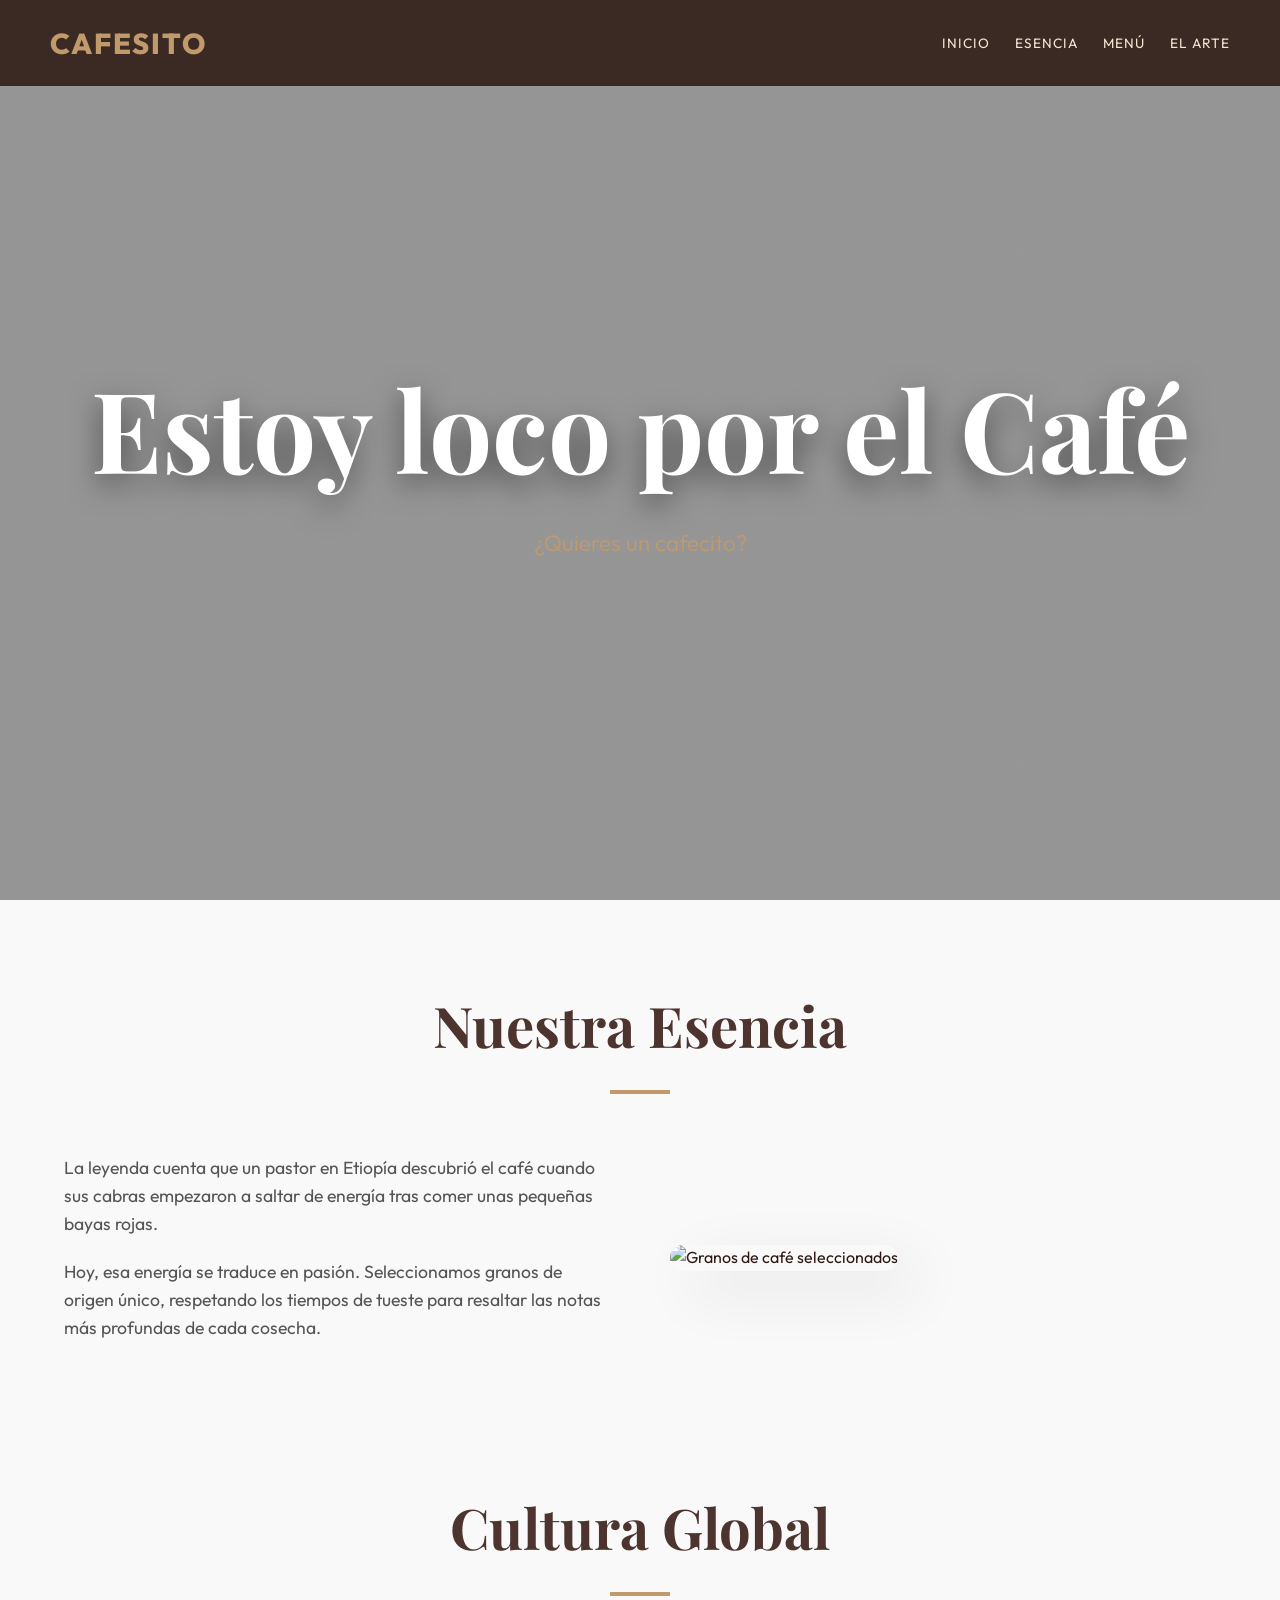
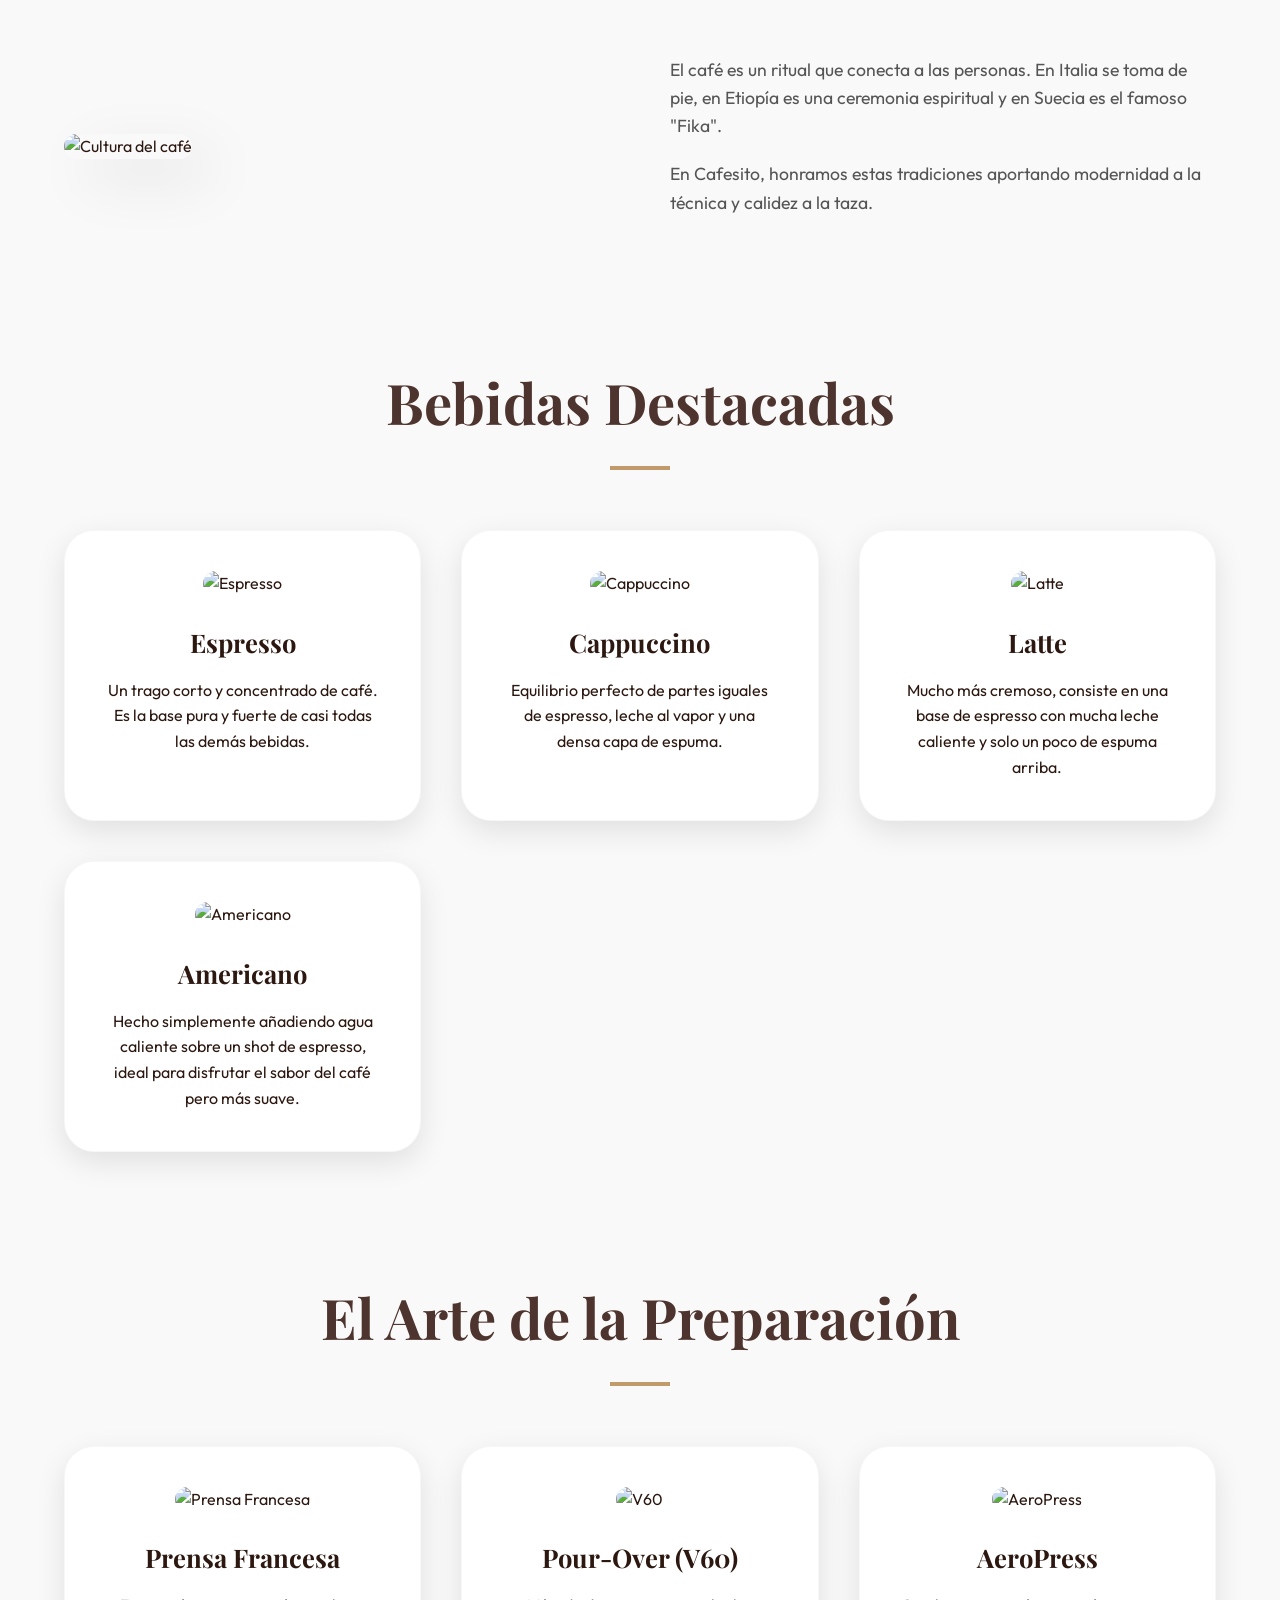
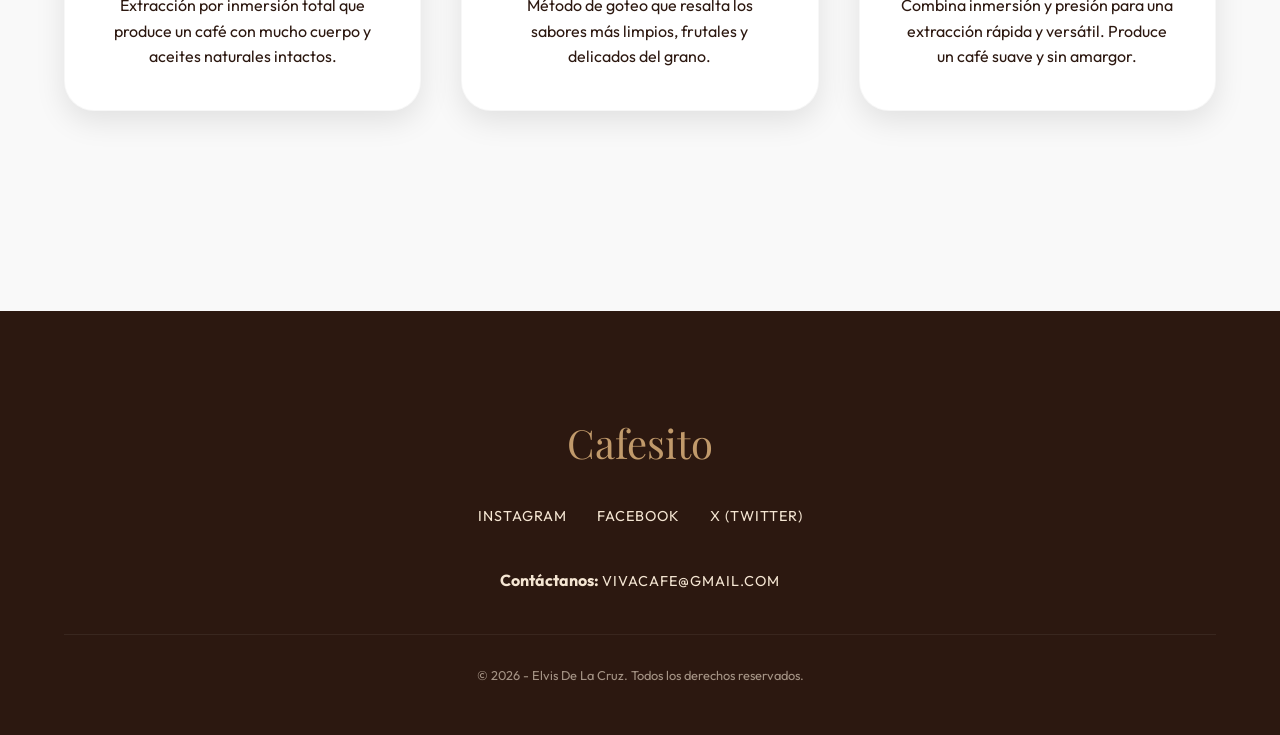
==== commit 2eaa8e79: "borralo" ====
--- a/cafesito.html
+++ b/cafesito.html
@@ -5,133 +5,158 @@
     <meta charset="UTF-8">
     <meta name="viewport" content="width=device-width, initial-scale=1.0">
     <link rel="stylesheet" href="cafesito.css">
-    <title>Viva el Café njd</title>
+    <title>Cafesito | Me da vida</title>
 </head>
 
 <body>
 
+    <nav class="barra-navegacion">
+        <div class="logo">Cafesito</div>
+        <ul class="enlaces-nav">
+            <li><a href="#inicio">Inicio</a></li>
+            <li><a href="#historia">Esencia</a></li>
+            <li><a href="#bebidas">Menú</a></li>
+            <li><a href="#metodos">El Arte</a></li>
+        </ul>
+    </nav>
+
     <header id="inicio">
+        <div class="hero-fondo"></div>
         <h1>Estoy loco por el Café</h1>
         <p class="subtitulo">¿Quieres un cafecito?</p>
     </header>
 
     <div class="contenedor-pagina">
 
-        <aside>
-            <h3>Navegación</h3>
-            <nav>
-                <ul>
-                    <li><a href="#historia">Historia del Café</a></li>
-                    <li><a href="#cultura">Cultura del Café</a></li>
-                    <li><a href="#granos">Tipos de Grano</a></li>
-                    <li><a href="#viaje">El Viaje del Grano</a></li>
-                    <li><a href="#bebidas">Bebidas Populares</a></li>
-                    <li><a href="#metodos">Métodos de Preparación</a></li>
-                </ul>
-            </nav>
-
-            <div class="seccion-lateral">
-                <h3>Galería</h3>
-                <img src="https://images.pexels.com/photos/312418/pexels-photo-312418.jpeg?auto=compress&cs=tinysrgb&w=1260&h=750&dpr=1"
-                    alt="Latte" style="width: 100%; border-radius: 8px;">
-            </div>
-        </aside>
-
         <main>
             <section id="historia">
-                <h2>El Descubrimiento</h2>
-                <p>La leyenda cuenta que un pastor en Etiopía descubrió el café cuando sus cabras empezaron a saltar de
-                    energía tras comer unas pequeñas bayas rojas.</p>
-                <div class="contenedor-imagenes">
-                    <img src="https://images.pexels.com/photos/4109744/pexels-photo-4109744.jpeg?auto=compress&cs=tinysrgb&w=1260&h=750&dpr=1"
-                        alt="Granos de café">
-                    <img src="https://images.pexels.com/photos/302899/pexels-photo-302899.jpeg?auto=compress&cs=tinysrgb&w=1260&h=750&dpr=1"
-                        alt="Taza antigua">
+                <h2>Nuestra Esencia</h2>
+                <div class="grid-contenido">
+                    <div class="texto-bloque">
+                        <p>La leyenda cuenta que un pastor en Etiopía descubrió el café cuando sus cabras empezaron a
+                            saltar de energía tras comer unas pequeñas bayas rojas.</p>
+                        <p>Hoy, esa energía se traduce en pasión. Seleccionamos granos de origen único, respetando los
+                            tiempos de tueste para resaltar las notas más profundas de cada cosecha.</p>
+                    </div>
+                    <div class="imagen-bloque">
+                        <img src="https://images.pexels.com/photos/4109744/pexels-photo-4109744.jpeg?auto=compress&cs=tinysrgb&w=1260&h=750&dpr=1"
+                            alt="Granos de café seleccionados">
+                    </div>
                 </div>
             </section>
 
             <section id="cultura">
                 <h2>Cultura Global</h2>
-                <p>El café es un ritual que conecta a las personas. En Italia se toma de pie, en Etiopía es una
-                    ceremonia espiritual y en Suecia es el famoso "Fika".</p>
-                <div class="contenedor-imagenes">
-                    <img src="https://images.pexels.com/photos/1727123/pexels-photo-1727123.jpeg?auto=compress&cs=tinysrgb&w=1260&h=750&dpr=1"
-                        alt="Cafetería social">
-                    <img src="https://images.pexels.com/photos/585753/pexels-photo-585753.jpeg?auto=compress&cs=tinysrgb&w=1260&h=750&dpr=1"
-                        alt="Preparación tradicional">
+                <script>
+                    // Script simple para añadir clase visible al hacer scroll
+                    const observarSecciones = () => {
+                        const opciones = { threshold: 0.2 };
+                        const observador = new IntersectionObserver((entradas) => {
+                            entradas.forEach(entrada => {
+                                if (entrada.isIntersecting) {
+                                    entrada.target.classList.add('seccion-visible');
+                                }
+                            });
+                        }, opciones);
+
+                        document.querySelectorAll('section').forEach(seccion => {
+                            observador.observe(seccion);
+                        });
+                    };
+                    window.addEventListener('DOMContentLoaded', observarSecciones);
+                </script>
+                <div class="grid-contenido">
+                    <div class="imagen-bloque">
+                        <img src="https://images.pexels.com/photos/1727123/pexels-photo-1727123.jpeg?auto=compress&cs=tinysrgb&w=1260&h=750&dpr=1"
+                            alt="Cultura del café">
+                    </div>
+                    <div class="texto-bloque">
+                        <p>El café es un ritual que conecta a las personas. En Italia se toma de pie, en Etiopía es una
+                            ceremonia espiritual y en Suecia es el famoso "Fika".</p>
+                        <p>En Cafesito, honramos estas tradiciones aportando modernidad a la técnica y calidez a la
+                            taza.</p>
+                    </div>
                 </div>
             </section>
 
             <section id="bebidas">
-                <h2>Bebidas Populares</h2>
+                <h2>Bebidas Destacadas</h2>
                 <div class="contenedor-bebidas">
-
-                    <div class="tarjeta-bebida">
+                    <article class="tarjeta-bebida">
                         <img src="https://bialetti.pe/wp-content/uploads/2019/03/cafe-expreso.jpg" alt="Espresso">
                         <h3>Espresso</h3>
                         <p>Un trago corto y concentrado de café. Es la base pura y fuerte de casi todas las demás
                             bebidas.</p>
-                    </div>
-           
-                    <div class="tarjeta-bebida">
+                    </article>
+
+                    <article class="tarjeta-bebida">
                         <img src="https://tse4.mm.bing.net/th/id/OIP.u4I6Hdz5Gwc4HWp0M-gORgHaEK?cb=ucfimg2&ucfimg=1&rs=1&pid=ImgDetMain&o=7&rm=3"
                             alt="Cappuccino">
                         <h3>Cappuccino</h3>
                         <p>Equilibrio perfecto de partes iguales de espresso, leche al vapor y una densa capa de espuma.
                         </p>
-                    </div>
+                    </article>
 
-                    <div class="tarjeta-bebida">
+                    <article class="tarjeta-bebida">
                         <img src="https://tse3.mm.bing.net/th/id/OIP.sdt86oeR1Li5TI1r1ux2yAAAAA?cb=ucfimg2&ucfimg=1&rs=1&pid=ImgDetMain&o=7&rm=3"
                             alt="Latte">
                         <h3>Latte</h3>
                         <p>Mucho más cremoso, consiste en una base de espresso con mucha leche caliente y solo un poco
                             de espuma arriba.</p>
-                    </div>
+                    </article>
 
-                    <div class="tarjeta-bebida">
+                    <article class="tarjeta-bebida">
                         <img src="https://bialetti.pe/wp-content/uploads/2019/03/cafe-expreso.jpg" alt="Americano">
                         <h3>Americano</h3>
                         <p>Hecho simplemente añadiendo agua caliente sobre un shot de espresso, ideal para disfrutar el
                             sabor del café pero más suave.</p>
-                    </div>
+                    </article>
                 </div>
             </section>
 
             <section id="metodos">
-                <h2>Métodos de Preparación</h2>
+                <h2>El Arte de la Preparación</h2>
                 <div class="contenedor-bebidas">
-                    <div class="tarjeta-bebida">
+                    <article class="tarjeta-bebida">
                         <img src="https://tse1.explicit.bing.net/th/id/OIP.juTje9Hm3XgyXaw8dDZetQAAAA?cb=ucfimg2&ucfimg=1&rs=1&pid=ImgDetMain&o=7&rm=3"
                             alt="Prensa Francesa">
                         <h3>Prensa Francesa</h3>
                         <p>Extracción por inmersión total que produce un café con mucho cuerpo y aceites naturales
                             intactos.</p>
-                    </div>
+                    </article>
 
-                    <div class="tarjeta-bebida">
+                    <article class="tarjeta-bebida">
                         <img src="https://th.bing.com/th/id/R.b138cc17816a3f873af70812e7767b0c?rik=iodz69cmpQyJBQ&riu=http%3a%2f%2fcdn.coffeeao.com%2fwp-content%2fuploads%2f2019%2f12%2f20191213_5df30bd1b128a.jpg&ehk=vSjf7NieyVulbfhDrDZC3BywvrID5n%2b%2bzaFaw3BRf%2bo%3d&risl=&pid=ImgRaw&r=0"
                             alt="V60">
                         <h3>Pour-Over (V60)</h3>
                         <p>Método de goteo que resalta los sabores más limpios, frutales y delicados del grano.</p>
-                    </div>
+                    </article>
 
-                    <div class="tarjeta-bebida">
+                    <article class="tarjeta-bebida">
                         <img src="https://th.bing.com/th/id/R.b4ce611015795fe1c7f56de42f022965?rik=YeQeIfW19CbX6w&riu=http%3a%2f%2fwww.hazelnhershey.com%2fcdn%2fshop%2fproducts%2fAeroPress-Coffee-Maker-with-Coffee_1024x.jpg%3fv%3d1626617696&ehk=ovioJicpFDDtWdMXRDvVOx8NVkffvloZEGfdFB4HYQM%3d&risl=&pid=ImgRaw&r=0"
                             alt="AeroPress">
                         <h3>AeroPress</h3>
                         <p>Combina inmersión y presión para una extracción rápida y versátil. Produce un café suave y
                             sin amargor.</p>
-                    </div>
+                    </article>
                 </div>
             </section>
         </main>
     </div>
 
     <footer>
-        <p><strong>Contactanos en <a href="gmail">vivacafe@gmail.com</a></strong> </p>
-        <p><a href="Facebook">Facebook</a> | <a href="Instagram">Instagram</a></p>
-        <p>&copy; 2026 - Elvis De La Cruz</p>
+        <div class="logo-footer">Cafesito</div>
+        <div class="redes-sociales">
+            <a href="#">Instagram</a>
+            <a href="#">Facebook</a>
+            <a href="#">X (Twitter)</a>
+        </div>
+        <address style="font-style: normal; margin-bottom: 20px;">
+            <strong>Contáctanos:</strong> <a href="mailto:vivacafe@gmail.com">vivacafe@gmail.com</a>
+        </address>
+        <div class="copyright">
+            &copy; 2026 - Elvis De La Cruz. Todos los derechos reservados.
+        </div>
     </footer>
 
 </body>
--- a/cafesito.css
+++ b/cafesito.css
@@ -1,244 +1,328 @@
-@keyframes desplazamiento-izquierda {
-    0% {
-        transform: translateX(0);
-    }
-
-    100% {
-        transform: translateX(-50%);
-    }
-}
-
-@keyframes desplazamiento-derecha {
-    0% {
-        transform: translateX(-50%);
-    }
-
-    100% {
-        transform: translateX(0);
-    }
-}
-
-@keyframes aparecer-suave {
+@import url('https://fonts.googleapis.com/css2?family=Outfit:wght@300;400;600;800&family=Playfair+Display:wght@700;900&display=swap');
+
+:root {
+    --cafe-oscuro: #2C1810;
+    --cafe-premium: #4E342E;
+    --dorado: #C19A6B;
+    --crema: #F5E6D3;
+    --blanco-puro: #FFFFFF;
+    --gris-suave: #F9F9F9;
+    --transicion: all 0.4s cubic-bezier(0.165, 0.84, 0.44, 1);
+    --sombra-premium: 0 10px 30px rgba(0, 0, 0, 0.1);
+}
+
+* {
+    margin: 0;
+    padding: 0;
+    box-sizing: border-box;
+}
+
+html {
+    scroll-behavior: smooth;
+}
+
+body {
+    font-family: 'Outfit', sans-serif;
+    background-color: var(--gris-suave);
+    color: var(--cafe-oscuro);
+    line-height: 1.6;
+    overflow-x: hidden;
+}
+
+h1,
+h2,
+h3 {
+    font-family: 'Playfair Display', serif;
+}
+
+/*navegación */
+.barra-navegacion {
+    position: fixed;
+    top: 0;
+    width: 100%;
+    padding: 20px 50px;
+    display: flex;
+    justify-content: space-between;
+    align-items: center;
+    z-index: 1000;
+    transition: var(--transicion);
+    background: rgba(44, 24, 16, 0.85);
+    backdrop-filter: blur(12px);
+    -webkit-backdrop-filter: blur(12px);
+}
+
+.logo {
+    color: var(--dorado);
+    font-size: 1.8rem;
+    font-weight: 800;
+    text-transform: uppercase;
+    letter-spacing: 2px;
+}
+
+.enlaces-nav {
+    display: flex;
+    gap: 25px;
+    list-style: none;
+}
+
+.enlaces-nav a {
+    color: var(--crema);
+    text-decoration: none;
+    font-weight: 400;
+    font-size: 0.85rem;
+    text-transform: uppercase;
+    letter-spacing: 1px;
+    transition: var(--transicion);
+    position: relative;
+}
+
+.enlaces-nav a::after {
+    content: '';
+    position: absolute;
+    bottom: -5px;
+    left: 0;
+    width: 0;
+    height: 2px;
+    background: var(--dorado);
+    transition: var(--transicion);
+}
+
+.enlaces-nav a:hover::after {
+    width: 100%;
+}
+
+
+header {
+    height: 100vh;
+    display: flex;
+    flex-direction: column;
+    justify-content: center;
+    align-items: center;
+    text-align: center;
+    position: relative;
+    overflow: hidden;
+    color: var(--blanco-puro);
+    background: linear-gradient(rgba(0, 0, 0, 0.4), rgba(0, 0, 0, 0.4));
+}
+
+.hero-fondo {
+    position: absolute;
+    top: 0;
+    left: 0;
+    width: 100%;
+    height: 100%;
+    z-index: -1;
+    background: url('https://images.pexels.com/photos/302899/pexels-photo-302899.jpeg?auto=compress&cs=tinysrgb&w=1920') no-repeat center center/cover;
+    transform: scale(1.1);
+    animation: zoomHero 20s infinite alternate;
+}
+
+header h1 {
+    font-size: clamp(3.5rem, 10vw, 7rem);
+    margin-bottom: 0.5rem;
+    text-shadow: 0 10px 30px rgba(0, 0, 0, 0.5);
+    opacity: 0;
+    transform: translateY(40px);
+    animation: fadeUp 1s forwards 0.3s;
+}
+
+header .subtitulo {
+    font-size: 1.4rem;
+    color: var(--dorado);
+    font-weight: 300;
+    max-width: 600px;
+    opacity: 0;
+    animation: fadeIn 1.2s forwards 0.8s;
+}
+
+.contenedor-pagina {
+    max-width: 1400px;
+    margin: 0 auto;
+    padding: 0 5%;
+}
+
+main {
+    padding: 80px 0;
+}
+
+section {
+    margin-bottom: 120px;
+    opacity: 0;
+    transform: translateY(30px);
+    transition: var(--transicion);
+}
+
+.seccion-visible {
+    opacity: 1;
+    transform: translateY(0);
+}
+
+h2 {
+    font-size: clamp(2.2rem, 5vw, 3.5rem);
+    text-align: center;
+    margin-bottom: 60px;
+    color: var(--cafe-premium);
+    position: relative;
+}
+
+h2::after {
+    content: '';
+    display: block;
+    width: 60px;
+    height: 4px;
+    background: var(--dorado);
+    margin: 20px auto 0;
+}
+
+
+.grid-contenido {
+    display: grid;
+    grid-template-columns: 1fr 1fr;
+    gap: 60px;
+    align-items: center;
+}
+
+.texto-bloque p {
+    font-size: 1.1rem;
+    color: #555;
+    margin-bottom: 20px;
+}
+
+.imagen-bloque img {
+    width: 100%;
+    height: 500px;
+    object-fit: cover;
+    border-radius: 30px;
+    box-shadow: 20px 20px 60px rgba(0, 0, 0, 0.1);
+    transition: var(--transicion);
+}
+
+.imagen-bloque img:hover {
+    transform: scale(1.02);
+}
+
+
+.contenedor-bebidas {
+    display: grid;
+    grid-template-columns: repeat(auto-fit, minmax(300px, 1fr));
+    gap: 40px;
+}
+
+.tarjeta-bebida {
+    background: var(--blanco-puro);
+    padding: 40px;
+    border-radius: 30px;
+    text-align: center;
+    box-shadow: var(--sombra-premium);
+    border: 1px solid rgba(0, 0, 0, 0.03);
+    transition: var(--transicion);
+}
+
+.tarjeta-bebida:hover {
+    transform: translateY(-20px);
+    border-color: var(--dorado);
+}
+
+.tarjeta-bebida img {
+    width: 100%;
+    height: 200px;
+    object-fit: cover;
+    border-radius: 20px;
+    margin-bottom: 25px;
+}
+
+.tarjeta-bebida h3 {
+    font-size: 1.6rem;
+    color: var(--cafe-oscuro);
+    margin-bottom: 15px;
+}
+
+
+aside {
+    display: none;
+}
+
+footer {
+    background-color: var(--cafe-oscuro);
+    color: var(--crema);
+    padding: 100px 5% 50px;
+    text-align: center;
+}
+
+footer .logo-footer {
+    font-family: 'Playfair Display', serif;
+    font-size: 2.5rem;
+    color: var(--dorado);
+    margin-bottom: 30px;
+}
+
+footer .redes-sociales {
+    display: flex;
+    justify-content: center;
+    gap: 30px;
+    margin-bottom: 40px;
+}
+
+footer a {
+    color: var(--crema);
+    text-decoration: none;
+    font-size: 0.9rem;
+    text-transform: uppercase;
+    letter-spacing: 1px;
+    transition: var(--transicion);
+}
+
+footer a:hover {
+    color: var(--dorado);
+}
+
+footer .copyright {
+    font-size: 0.8rem;
+    opacity: 0.6;
+    margin-top: 40px;
+    border-top: 1px solid rgba(255, 255, 255, 0.1);
+    padding-top: 30px;
+}
+
+
+@keyframes zoomHero {
     from {
-        opacity: 0;
-        transform: translateY(20px);
-    }
-
+        transform: scale(1);
+    }
+
+    to {
+        transform: scale(1.15);
+    }
+}
+
+@keyframes fadeUp {
     to {
         opacity: 1;
         transform: translateY(0);
     }
 }
 
-html {
-    scroll-behavior: smooth;
-}
-
-body {
-    font-family: 'Segoe UI', Tahoma, Geneva, Verdana, sans-serif;
-    margin: 0;
-    background-color: #caae92;
-    color: #333;
-    background-image: url('https://www.transparenttextures.com/patterns/light-paper-fibers.png');
-}
-
-
-header {
-    color: white;
-    height: 50vh;
-    display: flex;
-    justify-content: center;
-    flex-direction: column;
-    align-items: center;
-    position: relative;
-    overflow: hidden;
-    background-color: rgba(0, 0, 0, 0.6);
-}
-
-header::before,
-header::after {
-    content: '';
-    position: absolute;
-    left: 0;
-    width: 200%;
-    height: 50%;
-    background-size: 16.66% 100%;
-    z-index: -1;
-}
-
-header::before {
-    top: 0;
-    background-image: url('https://bialetti.pe/wp-content/uploads/2019/03/cafe-expreso.jpg'),
-        url('https://images.pexels.com/photos/302899/pexels-photo-302899.jpeg'),
-        url('https://images.pexels.com/photos/4109744/pexels-photo-4109744.jpeg'),
-        url('https://images.pexels.com/photos/1727123/pexels-photo-1727123.jpeg'),
-        url('https://images.pexels.com/photos/312418/pexels-photo-312418.jpeg'),
-        url('https://images.pexels.com/photos/585753/pexels-photo-585753.jpeg');
-    animation: desplazamiento-izquierda 40s linear infinite;
-}
-
-header::after {
-    top: 50%;
-    background-image: url('https://images.pexels.com/photos/585753/pexels-photo-585753.jpeg'),
-        url('https://images.pexels.com/photos/2074122/pexels-photo-2074122.jpeg'),
-        url('https://images.pexels.com/photos/3718635/pexels-photo-3718635.jpeg'),
-        url('https://images.pexels.com/photos/302896/pexels-photo-302896.jpeg'),
-        url('https://img.freepik.com/fotos-premium/granos-cafe-siendo-procesados-maquina-tostar_1048944-1907653.jpg'),
-        url('https://www.maersk.com/~/media_sc9/maersk/insights/integrated-logistics/2025/09/journey-of-the-bean_1024x576.jpg');
-    animation: desplazamiento-derecha 40s linear infinite;
-}
-
-header h1 {
-    text-shadow: 2px 2px 8px rgba(0, 0, 0, 0.7);
-    font-size: 3em;
-    font-weight: bold;
-    z-index: 1;
-    margin: 0;
-}
-
-header .subtitulo {
-    font-size: 1.5em;
-    text-shadow: 1px 1px 6px rgba(0, 0, 0, 0.6);
-    z-index: 1;
-    margin-top: 10px;
-}
-
-.contenedor-pagina {
-    display: flex;
-    max-width: 1200px;
-    margin: 0 auto;
-    overflow: hidden;
-}
-
-aside {
-    width: 280px;
-    padding: 20px;
-    margin: 20px;
-    background-color: rgba(250, 240, 230, 0.9);
-    border-radius: 12px;
-    height: fit-content;
-    position: sticky;
-    top: 20px;
-}
-
-aside h3 {
-    color: #8b4513;
-    border-bottom: 2px solid #eaddc7;
-    margin-top: 0;
-    padding-bottom: 5px;
-}
-
-aside nav ul {
-    list-style: none;
-    padding: 0;
-}
-
-aside nav a {
-    text-decoration: none;
-    color: #4b3832;
-    padding: 10px;
-    border-radius: 8px;
-    display: block;
-    transition: 0.3s;
-}
-
-aside nav a:hover {
-    background-color: #f5eadd;
-    padding-left: 20px;
-}
-
-main {
-    flex: 1;
-    padding: 20px;
-}
-
-section {
-    background-color: rgba(250, 240, 230, 0.9);
-    padding: 30px;
-    margin-bottom: 40px;
-    border-radius: 12px;
-    box-shadow: 0 4px 15px rgba(0, 0, 0, 0.1);
-    animation: aparecer-suave 0.8s ease-out;
-}
-
-.contenedor-imagenes {
-    display: flex;
-    gap: 15px;
-    flex-wrap: wrap;
-    margin-top: 20px;
-}
-
-.contenedor-imagenes img {
-    flex: 1;
-    min-width: 250px;
-    height: 200px;
-    object-fit: cover;
-    border-radius: 8px;
-}
-.contenedor-imagenes img:hover {
-   transform: translateY(-8px);
-   transition: transform 0.3s ease-in-out;
-}
-
-.contenedor-bebidas {
-    display: flex;
-    flex-wrap: wrap;
-    gap: 20px;
-    justify-content: center;
-}
-
-.tarjeta-bebida {
-    background-color: white;
-    width: 260px;
-    padding: 15px;
-    border-radius: 10px;
-    text-align: center;
-    box-shadow: 0 4px 8px rgba(0, 0, 0, 0.05);
-    transition: transform 0.3s;
-}
-
-.tarjeta-bebida:hover {
-    transform: translateY(-5px);
-}
-
-.tarjeta-bebida img {
-    width: 100%;
-    height: 160px;
-    object-fit: cover;
-    border-radius: 8px;
-    margin-bottom: 10px;
-}
-
-.tarjeta-bebida h3 {
-    color: #5d3515;
-    margin: 10px 0;
-}
-
-.tarjeta-bebida p {
-    font-size: 0.9em;
-    line-height: 1.4;
-}
-
-footer {
-    background-color: #4b3832;
-    color: white;
-    text-align: center;
-    padding: 30px;
-}
-
-p a {
-    color: #d6ab88;
-}
-
+@keyframes fadeIn {
+    to {
+        opacity: 1;
+    }
+}
 
 @media (max-width: 900px) {
-    .contenedor-pagina {
-        flex-direction: column;
-    }
-
-    aside {
-        width: auto;
-        position: relative;
-        margin: 10px;
+    .barra-navegacion {
+        padding: 20px 5%;
+    }
+
+    .enlaces-nav {
+        display: none;
+    }
+
+    .grid-contenido {
+        grid-template-columns: 1fr;
+        gap: 30px;
+    }
+
+    .imagen-bloque img {
+        height: 350px;
     }
 }
